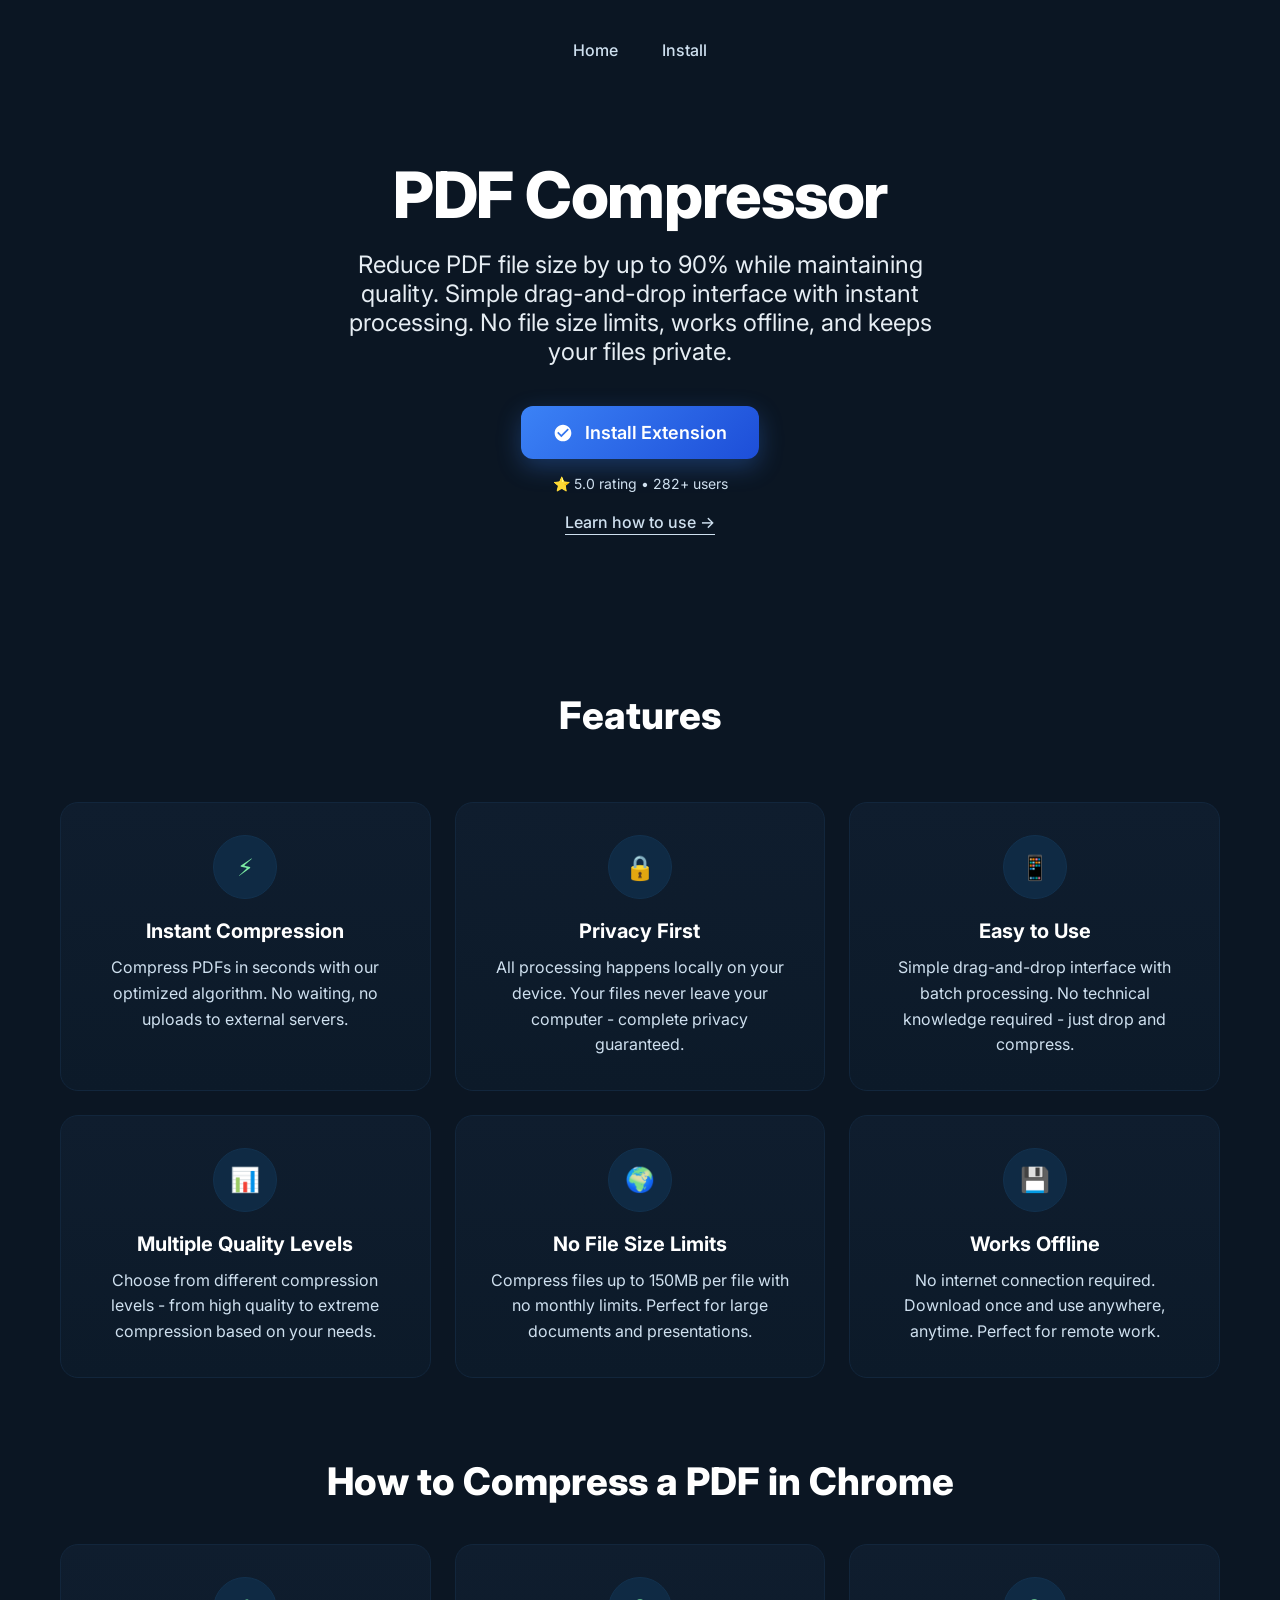
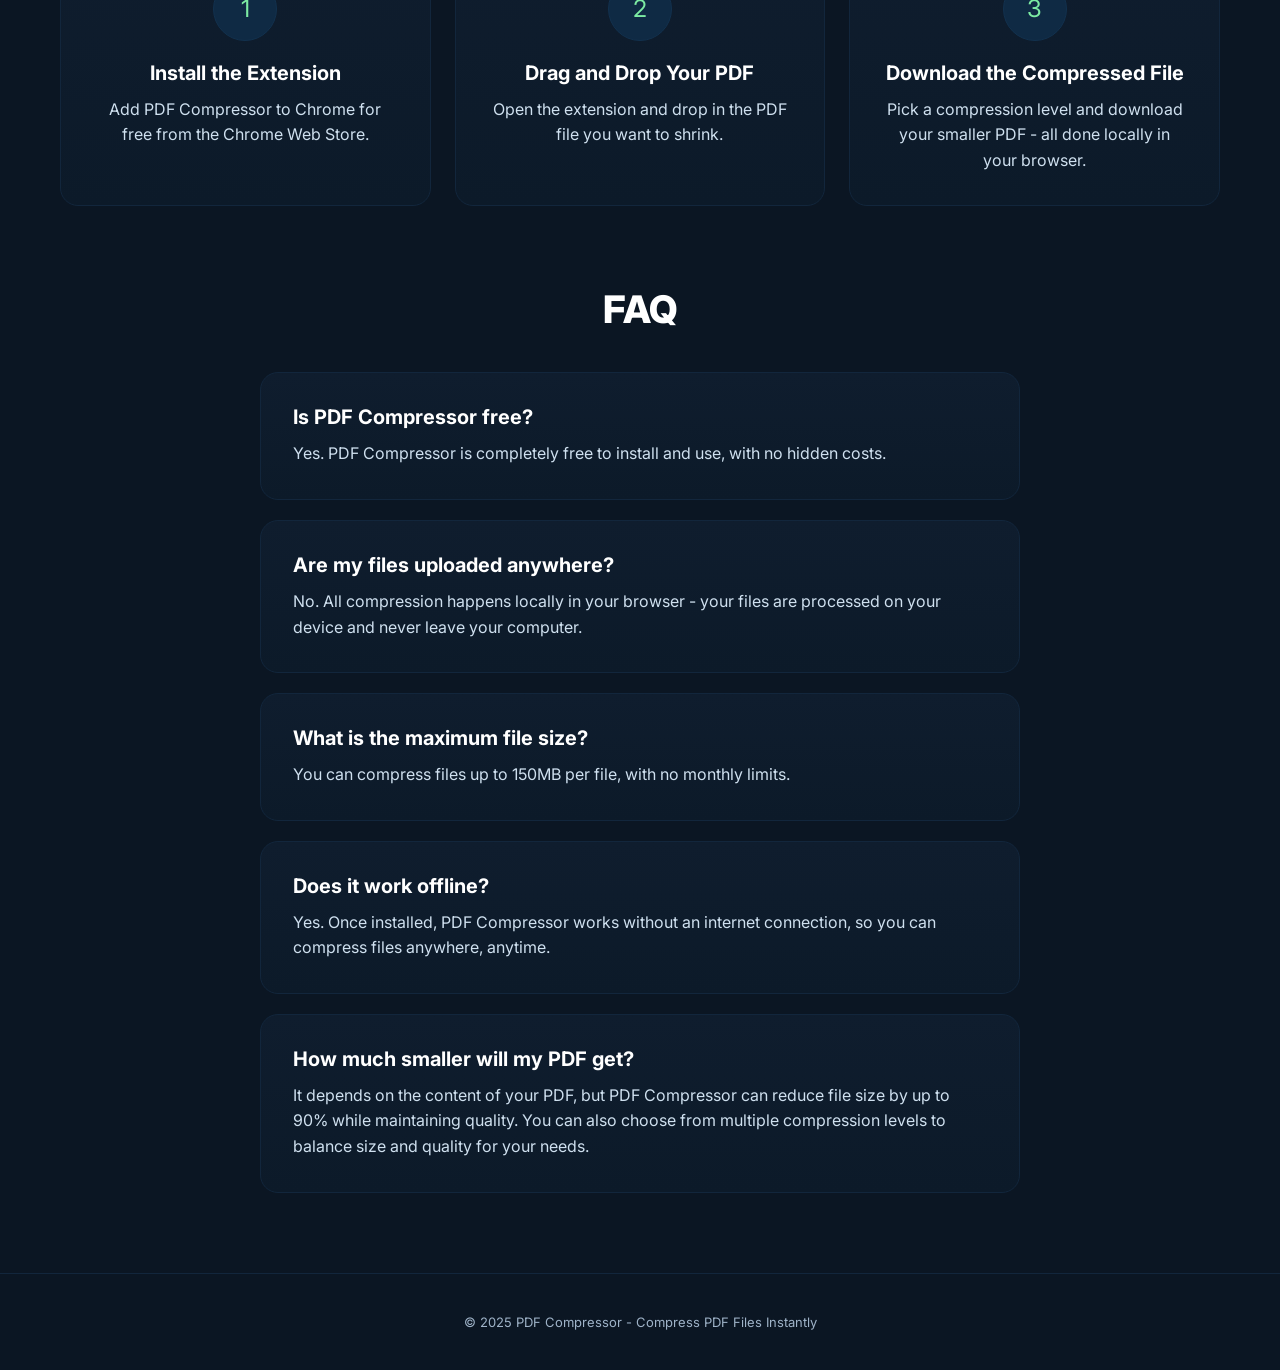
==== index.html @ 2ab81a9a "feat(seo): add H2 Features heading, how-to steps, and FAQ with schema Adds missing H2 above feature " ====
<!DOCTYPE html>
<html lang="en">
<head>
  <meta charset="utf-8" />
  <meta name="viewport" content="width=device-width, initial-scale=1" />
  <title>PDF Compressor - Compress PDF Files Instantly</title>
  <meta name="description" content="Compress PDF files instantly with our free Chrome extension. Reduce file size while maintaining quality. No file size limits, works offline." />
  <link rel="canonical" href="https://compressor-pdf.com/" />

  <!-- Open Graph -->
  <meta property="og:type" content="website" />
  <meta property="og:url" content="https://compressor-pdf.com/" />
  <meta property="og:site_name" content="PDF Compressor" />
  <meta property="og:title" content="PDF Compressor - Compress PDF Files Instantly" />
  <meta property="og:description" content="Compress PDF files instantly with our free Chrome extension. Reduce file size while maintaining quality. No file size limits, works offline." />
  <meta property="og:image" content="https://compressor-pdf.com/Landing_Screen_1_PDF%20Compressor.png" />

  <!-- Twitter Card -->
  <meta name="twitter:card" content="summary_large_image" />
  <meta name="twitter:title" content="PDF Compressor - Compress PDF Files Instantly" />
  <meta name="twitter:description" content="Compress PDF files instantly with our free Chrome extension. Reduce file size while maintaining quality. No file size limits, works offline." />
  <meta name="twitter:image" content="https://compressor-pdf.com/Landing_Screen_1_PDF%20Compressor.png" />

  <!-- Structured data -->
  <script type="application/ld+json">
  {
    "@context": "https://schema.org",
    "@type": "SoftwareApplication",
    "name": "PDF Compressor",
    "applicationCategory": "BrowserApplication",
    "operatingSystem": "Chrome",
    "url": "https://compressor-pdf.com/",
    "description": "Compress PDF files instantly with our free Chrome extension. Reduce file size while maintaining quality. No file size limits, works offline.",
    "offers": {
      "@type": "Offer",
      "price": "0",
      "priceCurrency": "USD"
    },
    "installUrl": "https://chromewebstore.google.com/detail/pdf-compressor/pmkddnlhkeffkiomeijcancokeichgei"
  }
  </script>

  <!-- Google Tag Manager -->
  <script>(function(w,d,s,l,i){w[l]=w[l]||[];w[l].push({'gtm.start':
  new Date().getTime(),event:'gtm.js'});var f=d.getElementsByTagName(s)[0],
  j=d.createElement(s),dl=l!='dataLayer'?'&l='+l:'';j.async=true;j.src=
  'https://www.googletagmanager.com/gtm.js?id='+i+dl;f.parentNode.insertBefore(j,f);
  })(window,document,'script','dataLayer','GTM-55DXLQH4');</script>
  <!-- End Google Tag Manager -->

  <!-- Umami code -->
  <script defer src="https://cloud.umami.is/script.js" data-website-id="24f5e6fe-3038-49a9-a50f-7dc1986f6224"></script>
  
  <!-- Favicons -->
  <link rel="icon" type="image/png" href="/favicon-96x96.png" sizes="96x96" />
  <link rel="icon" type="image/svg+xml" href="/favicon.svg" />
  <link rel="shortcut icon" href="/favicon.ico" />
  <link rel="apple-touch-icon" sizes="180x180" href="/apple-touch-icon.png" />
  <link rel="manifest" href="/site.webmanifest" />
  
  <!-- Typography -->
  <link rel="preconnect" href="https://fonts.googleapis.com">
  <link rel="preconnect" href="https://fonts.gstatic.com" crossorigin>
  <link href="https://fonts.googleapis.com/css2?family=Inter:wght@400;600;700;800&display=swap" rel="stylesheet">

  <style>
    :root{
      --brand:#0A1625;
      --body:#0b1623;
      --card-bg:#0f1d2e;
      --card-bg-2:#0c1a29;
      --card-border:#12263c;
      --text-hero:#e6edf3;
      --text-muted:#cfe0ef;
      --muted:#9fb3c8;
      --radius:18px;
      --shadow:0 24px 60px rgba(0,0,0,.35), 0 3px 10px rgba(0,0,0,.25);
    }

    *{box-sizing:border-box}
    html,body{height:100%}
    body{
      margin:0;
      font-family: Inter, system-ui, -apple-system, "Segoe UI", Roboto, Helvetica, Arial, sans-serif;
      background: var(--body);
      color:#dbe7f3;
    }

    .wrap{
      max-width: 1200px;
      margin: 0 auto;
      padding: 0 20px;
    }

    .hero{
      text-align: center;
      padding: 60px 0 80px;
    }

    .hero h1{
      font-size: clamp(36px, 6vw, 64px);
      line-height:1.1; letter-spacing:-.02em;
      margin:0 0 20px; font-weight: 800; color:#fff;
      text-wrap: balance;
    }

    .hero p{
      font-size: clamp(18px, 2.5vw, 24px);
      color: var(--text-hero);
      margin: 0 0 40px;
      max-width: 600px;
      margin-left: auto;
      margin-right: auto;
    }

    .cta-button{
      display: inline-flex;
      align-items: center;
      gap: 12px;
      background: linear-gradient(135deg, #3b82f6, #1d4ed8);
      color: white;
      text-decoration: none;
      padding: 16px 32px;
      border-radius: 12px;
      font-weight: 600;
      font-size: 18px;
      box-shadow: 0 8px 25px rgba(59, 130, 246, 0.3);
      transition: all 0.2s ease;
    }

    .cta-button:hover{
      transform: translateY(-2px);
      box-shadow: 0 12px 35px rgba(59, 130, 246, 0.4);
    }

    .features{
      display: grid;
      grid-template-columns: repeat(auto-fit, minmax(300px, 1fr));
      gap: 24px;
      margin: 80px 0;
    }

    .feature-card{
      background: linear-gradient(180deg, var(--card-bg), var(--card-bg-2));
      border: 1px solid var(--card-border);
      border-radius: var(--radius);
      padding: 32px;
      text-align: center;
    }

    .feature-icon{
      width: 64px;
      height: 64px;
      background: #0f2a44;
      border: 1px solid #12314e;
      border-radius: 50%;
      display: flex;
      align-items: center;
      justify-content: center;
      margin: 0 auto 20px;
      color: #7ceba3;
      font-size: 24px;
    }

    .feature-card h3{
      font-size: 20px;
      font-weight: 700;
      margin: 0 0 12px;
      color: #fff;
    }

    .feature-card p{
      color: var(--text-muted);
      line-height: 1.6;
      margin: 0;
    }

    .nav{
      text-align: center;
      margin: 40px 0;
    }

    .nav a{
      color: var(--text-muted);
      text-decoration: none;
      margin: 0 20px;
      font-weight: 500;
      transition: color 0.2s ease;
    }

    .nav a:hover{
      color: #fff;
    }

    footer{
      color: var(--muted);
      text-align:center;
      font-size: 13px;
      padding: 40px 16px;
      border-top: 1px solid var(--card-border);
      margin-top: 80px;
    }
  </style>
</head>
<body>
  <!-- Google Tag Manager (noscript) -->
  <noscript><iframe src="https://www.googletagmanager.com/ns.html?id=GTM-55DXLQH4"
  height="0" width="0" style="display:none;visibility:hidden"></iframe></noscript>
  <!-- End Google Tag Manager (noscript) -->

  <main class="wrap">
    <nav class="nav">
      <a href="/">Home</a>
      <a href="/install/">Install</a>
    </nav>

    <section class="hero">
      <h1>PDF Compressor</h1>
      <p>Reduce PDF file size by up to 90% while maintaining quality. Simple drag-and-drop interface with instant processing. No file size limits, works offline, and keeps your files private.</p>
      <a href="https://chromewebstore.google.com/detail/pdf-compressor/pmkddnlhkeffkiomeijcancokeichgei" class="cta-button" target="_blank" rel="noopener">
        <svg width="20" height="20" viewBox="0 0 24 24" fill="currentColor">
          <path d="M12 2C6.48 2 2 6.48 2 12s4.48 10 10 10 10-4.48 10-10S17.52 2 12 2zm-2 15l-5-5 1.41-1.41L10 14.17l7.59-7.59L19 8l-9 9z"/>
        </svg>
        Install Extension
      </a>
      <div style="margin-top: 16px; color: var(--text-muted); font-size: 14px;">
        ⭐ 5.0 rating • 282+ users
      </div>
      <div style="margin-top: 20px;">
        <a href="/install/" style="color: var(--text-muted); text-decoration: none; font-weight: 500; border-bottom: 1px solid var(--text-muted); padding-bottom: 2px;">
          Learn how to use → 
        </a>
      </div>
    </section>

    <section class="features">
      <h2 style="text-align:center; font-size:clamp(28px,4vw,38px); font-weight:800; color:#fff; margin:0 0 40px; grid-column:1/-1;">Features</h2>
      <div class="feature-card">
        <div class="feature-icon">⚡</div>
        <h3>Instant Compression</h3>
        <p>Compress PDFs in seconds with our optimized algorithm. No waiting, no uploads to external servers.</p>
      </div>

      <div class="feature-card">
        <div class="feature-icon">🔒</div>
        <h3>Privacy First</h3>
        <p>All processing happens locally on your device. Your files never leave your computer - complete privacy guaranteed.</p>
      </div>

      <div class="feature-card">
        <div class="feature-icon">📱</div>
        <h3>Easy to Use</h3>
        <p>Simple drag-and-drop interface with batch processing. No technical knowledge required - just drop and compress.</p>
      </div>

      <div class="feature-card">
        <div class="feature-icon">📊</div>
        <h3>Multiple Quality Levels</h3>
        <p>Choose from different compression levels - from high quality to extreme compression based on your needs.</p>
      </div>

      <div class="feature-card">
        <div class="feature-icon">🌍</div>
        <h3>No File Size Limits</h3>
        <p>Compress files up to 150MB per file with no monthly limits. Perfect for large documents and presentations.</p>
      </div>

      <div class="feature-card">
        <div class="feature-icon">💾</div>
        <h3>Works Offline</h3>
        <p>No internet connection required. Download once and use anywhere, anytime. Perfect for remote work.</p>
      </div>
    </section>

    <section class="how-to" style="margin:80px 0;">
      <h2 style="text-align:center; font-size:clamp(28px,4vw,38px); font-weight:800; color:#fff; margin:0 0 40px;">How to Compress a PDF in Chrome</h2>
      <div class="features" style="margin:0; grid-template-columns:repeat(auto-fit, minmax(240px, 1fr));">
        <div class="feature-card">
          <div class="feature-icon">1</div>
          <h3>Install the Extension</h3>
          <p>Add PDF Compressor to Chrome for free from the Chrome Web Store.</p>
        </div>
        <div class="feature-card">
          <div class="feature-icon">2</div>
          <h3>Drag and Drop Your PDF</h3>
          <p>Open the extension and drop in the PDF file you want to shrink.</p>
        </div>
        <div class="feature-card">
          <div class="feature-icon">3</div>
          <h3>Download the Compressed File</h3>
          <p>Pick a compression level and download your smaller PDF - all done locally in your browser.</p>
        </div>
      </div>
    </section>

    <section class="faq" style="margin:80px 0;">
      <h2 style="text-align:center; font-size:clamp(28px,4vw,38px); font-weight:800; color:#fff; margin:0 0 40px;">FAQ</h2>
      <div style="max-width:760px; margin:0 auto; display:flex; flex-direction:column; gap:20px;">
        <div class="feature-card" style="text-align:left;">
          <h3>Is PDF Compressor free?</h3>
          <p>Yes. PDF Compressor is completely free to install and use, with no hidden costs.</p>
        </div>
        <div class="feature-card" style="text-align:left;">
          <h3>Are my files uploaded anywhere?</h3>
          <p>No. All compression happens locally in your browser - your files are processed on your device and never leave your computer.</p>
        </div>
        <div class="feature-card" style="text-align:left;">
          <h3>What is the maximum file size?</h3>
          <p>You can compress files up to 150MB per file, with no monthly limits.</p>
        </div>
        <div class="feature-card" style="text-align:left;">
          <h3>Does it work offline?</h3>
          <p>Yes. Once installed, PDF Compressor works without an internet connection, so you can compress files anywhere, anytime.</p>
        </div>
        <div class="feature-card" style="text-align:left;">
          <h3>How much smaller will my PDF get?</h3>
          <p>It depends on the content of your PDF, but PDF Compressor can reduce file size by up to 90% while maintaining quality. You can also choose from multiple compression levels to balance size and quality for your needs.</p>
        </div>
      </div>
    </section>
  </main>

  <!-- FAQPage structured data -->
  <script type="application/ld+json">
  {
    "@context": "https://schema.org",
    "@type": "FAQPage",
    "mainEntity": [
      {
        "@type": "Question",
        "name": "Is PDF Compressor free?",
        "acceptedAnswer": {
          "@type": "Answer",
          "text": "Yes. PDF Compressor is completely free to install and use, with no hidden costs."
        }
      },
      {
        "@type": "Question",
        "name": "Are my files uploaded anywhere?",
        "acceptedAnswer": {
          "@type": "Answer",
          "text": "No. All compression happens locally in your browser - your files are processed on your device and never leave your computer."
        }
      },
      {
        "@type": "Question",
        "name": "What is the maximum file size?",
        "acceptedAnswer": {
          "@type": "Answer",
          "text": "You can compress files up to 150MB per file, with no monthly limits."
        }
      },
      {
        "@type": "Question",
        "name": "Does it work offline?",
        "acceptedAnswer": {
          "@type": "Answer",
          "text": "Yes. Once installed, PDF Compressor works without an internet connection, so you can compress files anywhere, anytime."
        }
      },
      {
        "@type": "Question",
        "name": "How much smaller will my PDF get?",
        "acceptedAnswer": {
          "@type": "Answer",
          "text": "It depends on the content of your PDF, but PDF Compressor can reduce file size by up to 90% while maintaining quality. You can also choose from multiple compression levels to balance size and quality for your needs."
        }
      }
    ]
  }
  </script>

  <footer>© 2025 PDF Compressor - Compress PDF Files Instantly</footer>
</body>
</html>
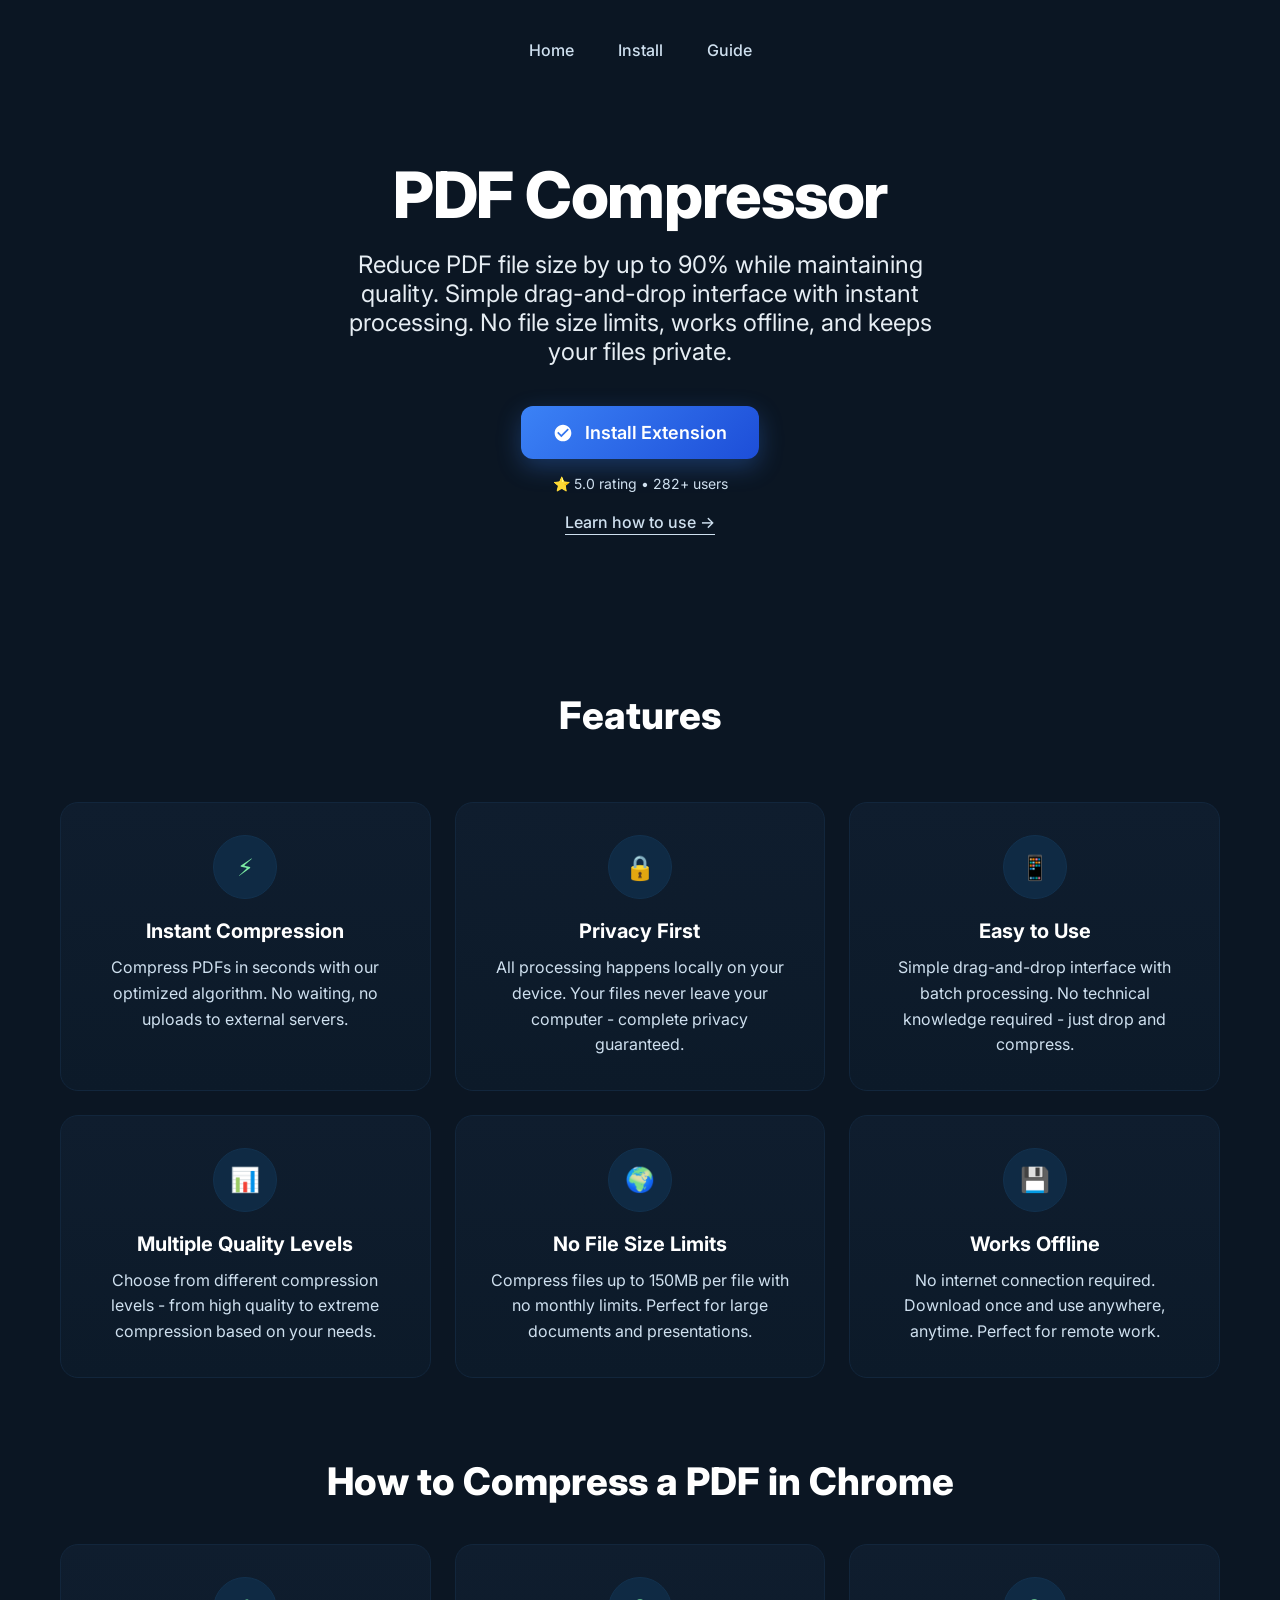
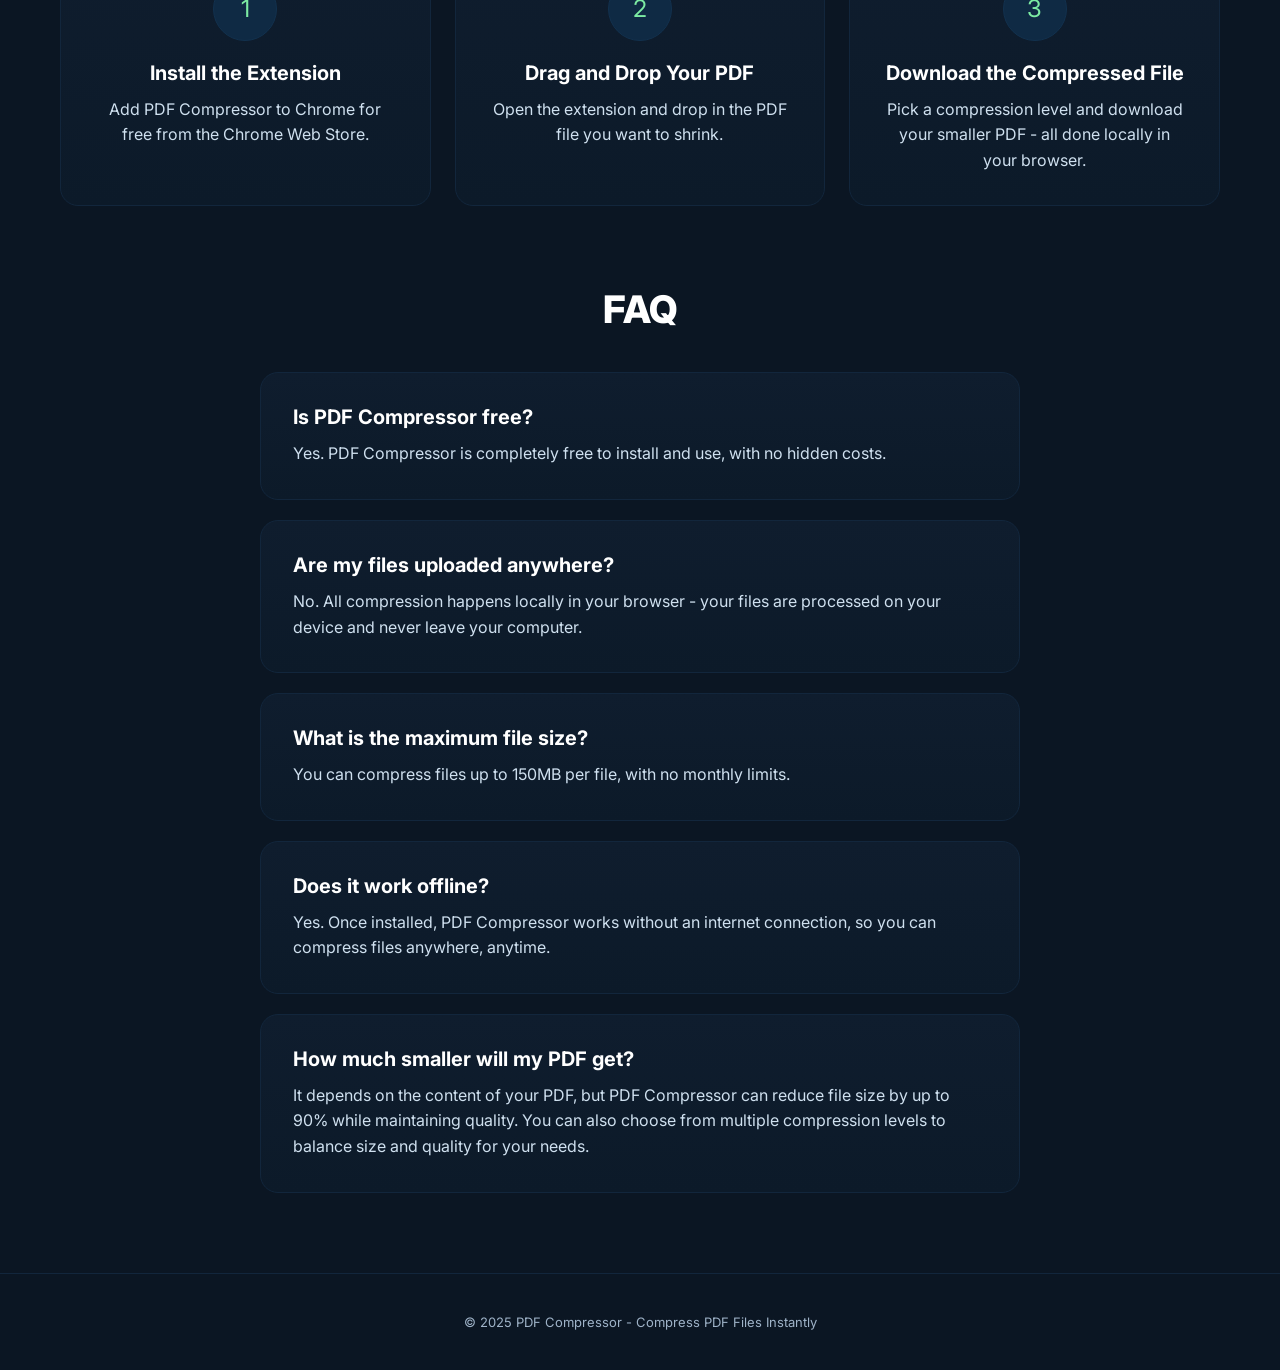
==== commit 71c685f8: "content(pdf-compressor-website): add /guide/ page targeting no-upload/offline keyword cluster New st" ====
--- a/index.html
+++ b/index.html
@@ -212,6 +212,7 @@
     <nav class="nav">
       <a href="/">Home</a>
       <a href="/install/">Install</a>
+      <a href="/guide/">Guide</a>
     </nav>
 
     <section class="hero">
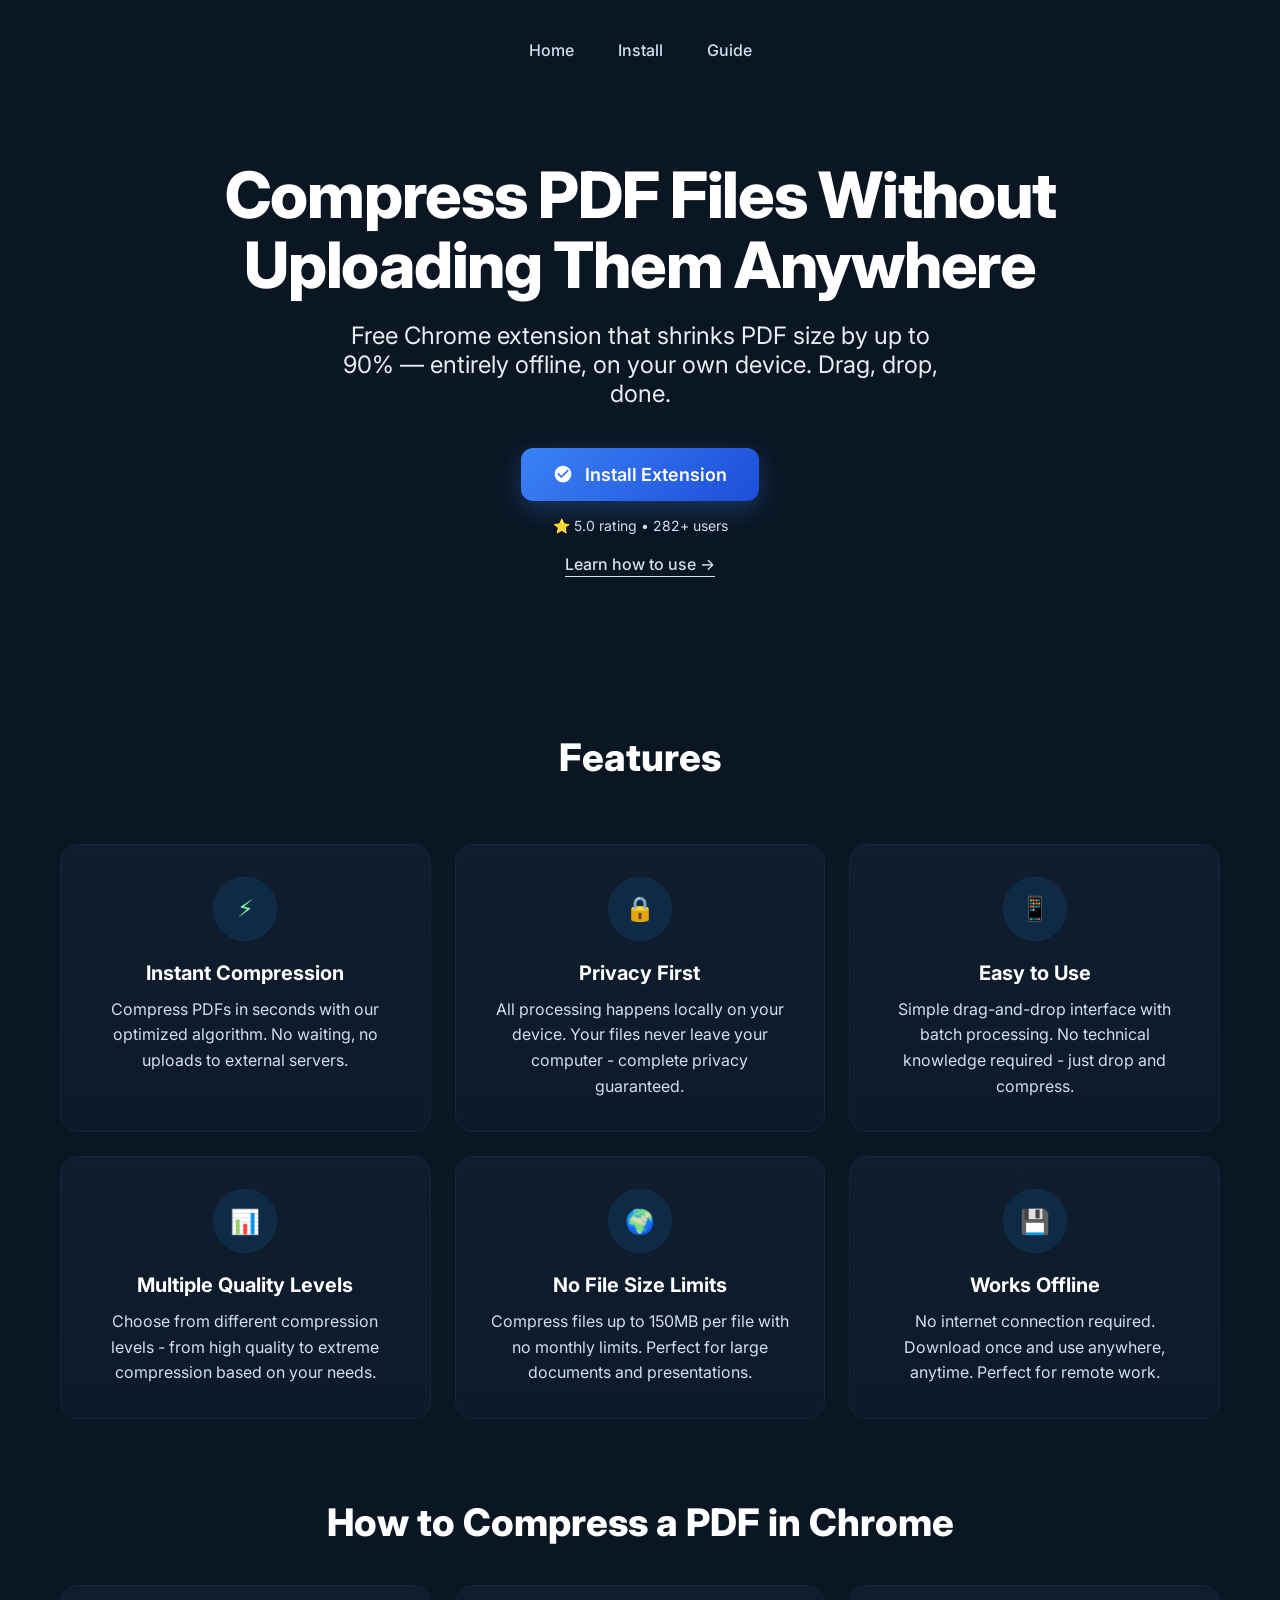
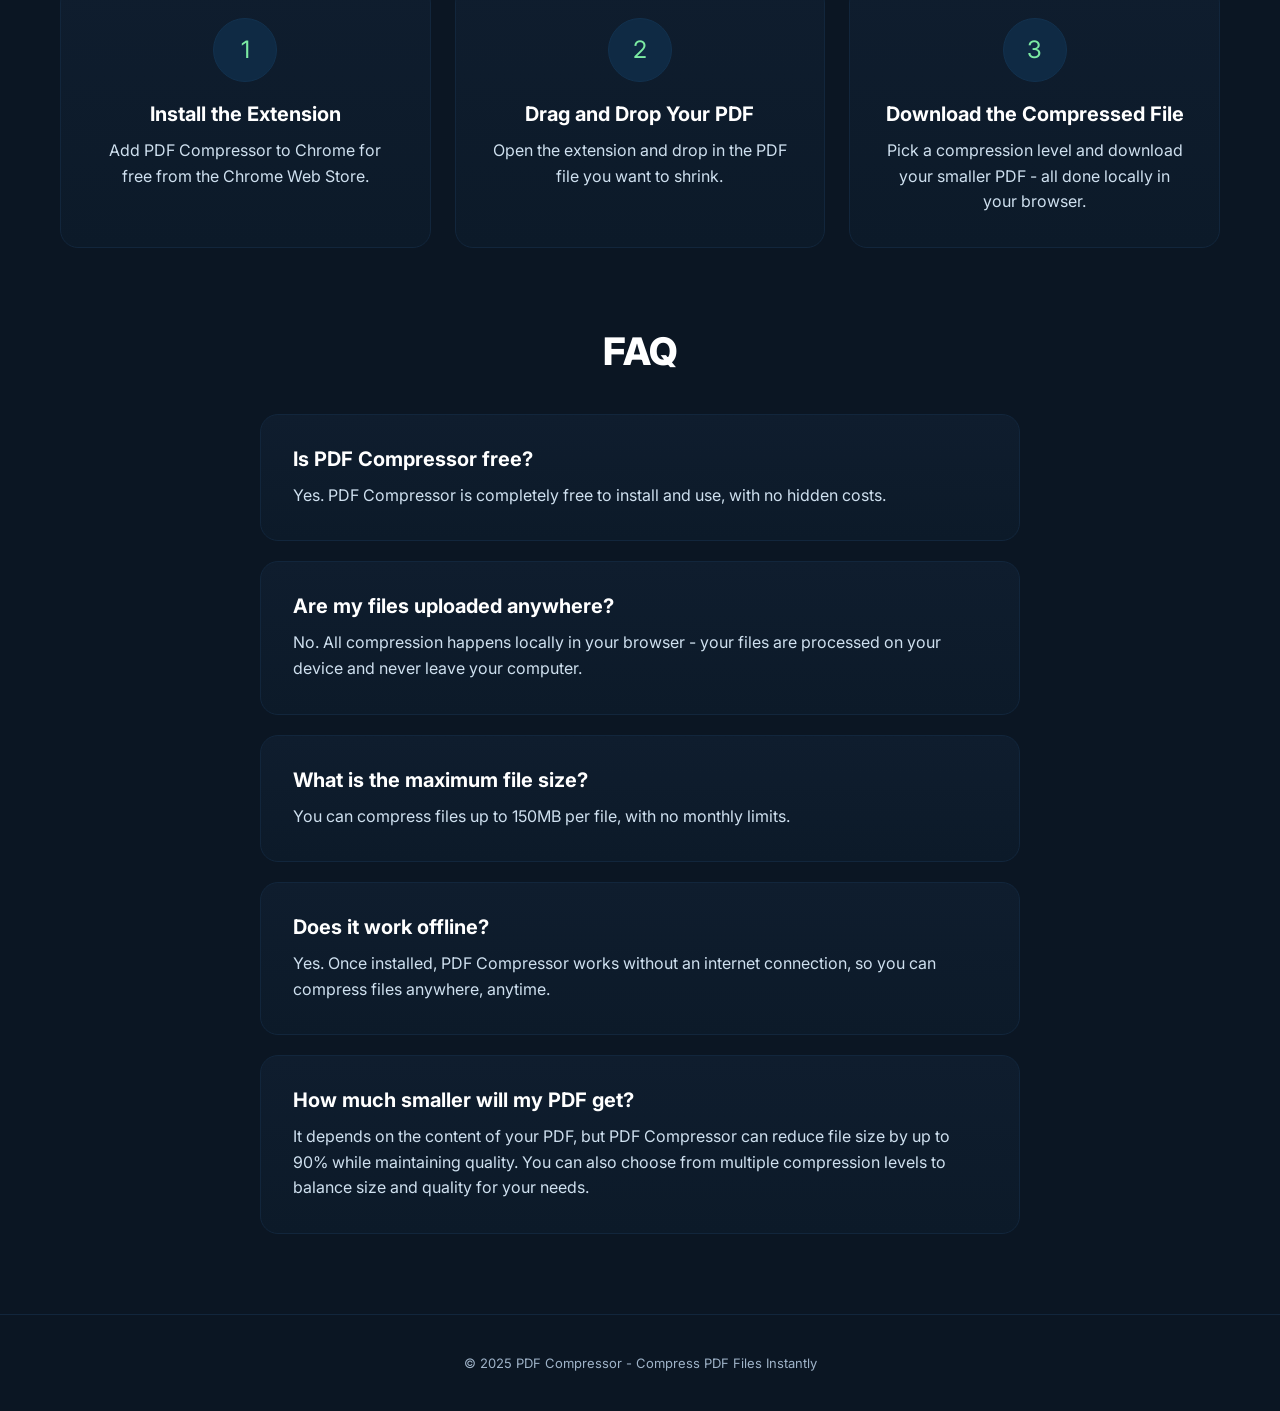
==== commit 16ef7acf: "Apply hero headline/subhead from SEO content brief (no-upload/offline angle)" ====
--- a/index.html
+++ b/index.html
@@ -216,8 +216,8 @@
     </nav>
 
     <section class="hero">
-      <h1>PDF Compressor</h1>
-      <p>Reduce PDF file size by up to 90% while maintaining quality. Simple drag-and-drop interface with instant processing. No file size limits, works offline, and keeps your files private.</p>
+      <h1>Compress PDF Files Without Uploading Them Anywhere</h1>
+      <p>Free Chrome extension that shrinks PDF size by up to 90% — entirely offline, on your own device. Drag, drop, done.</p>
       <a href="https://chromewebstore.google.com/detail/pdf-compressor/pmkddnlhkeffkiomeijcancokeichgei" class="cta-button" target="_blank" rel="noopener">
         <svg width="20" height="20" viewBox="0 0 24 24" fill="currentColor">
           <path d="M12 2C6.48 2 2 6.48 2 12s4.48 10 10 10 10-4.48 10-10S17.52 2 12 2zm-2 15l-5-5 1.41-1.41L10 14.17l7.59-7.59L19 8l-9 9z"/>
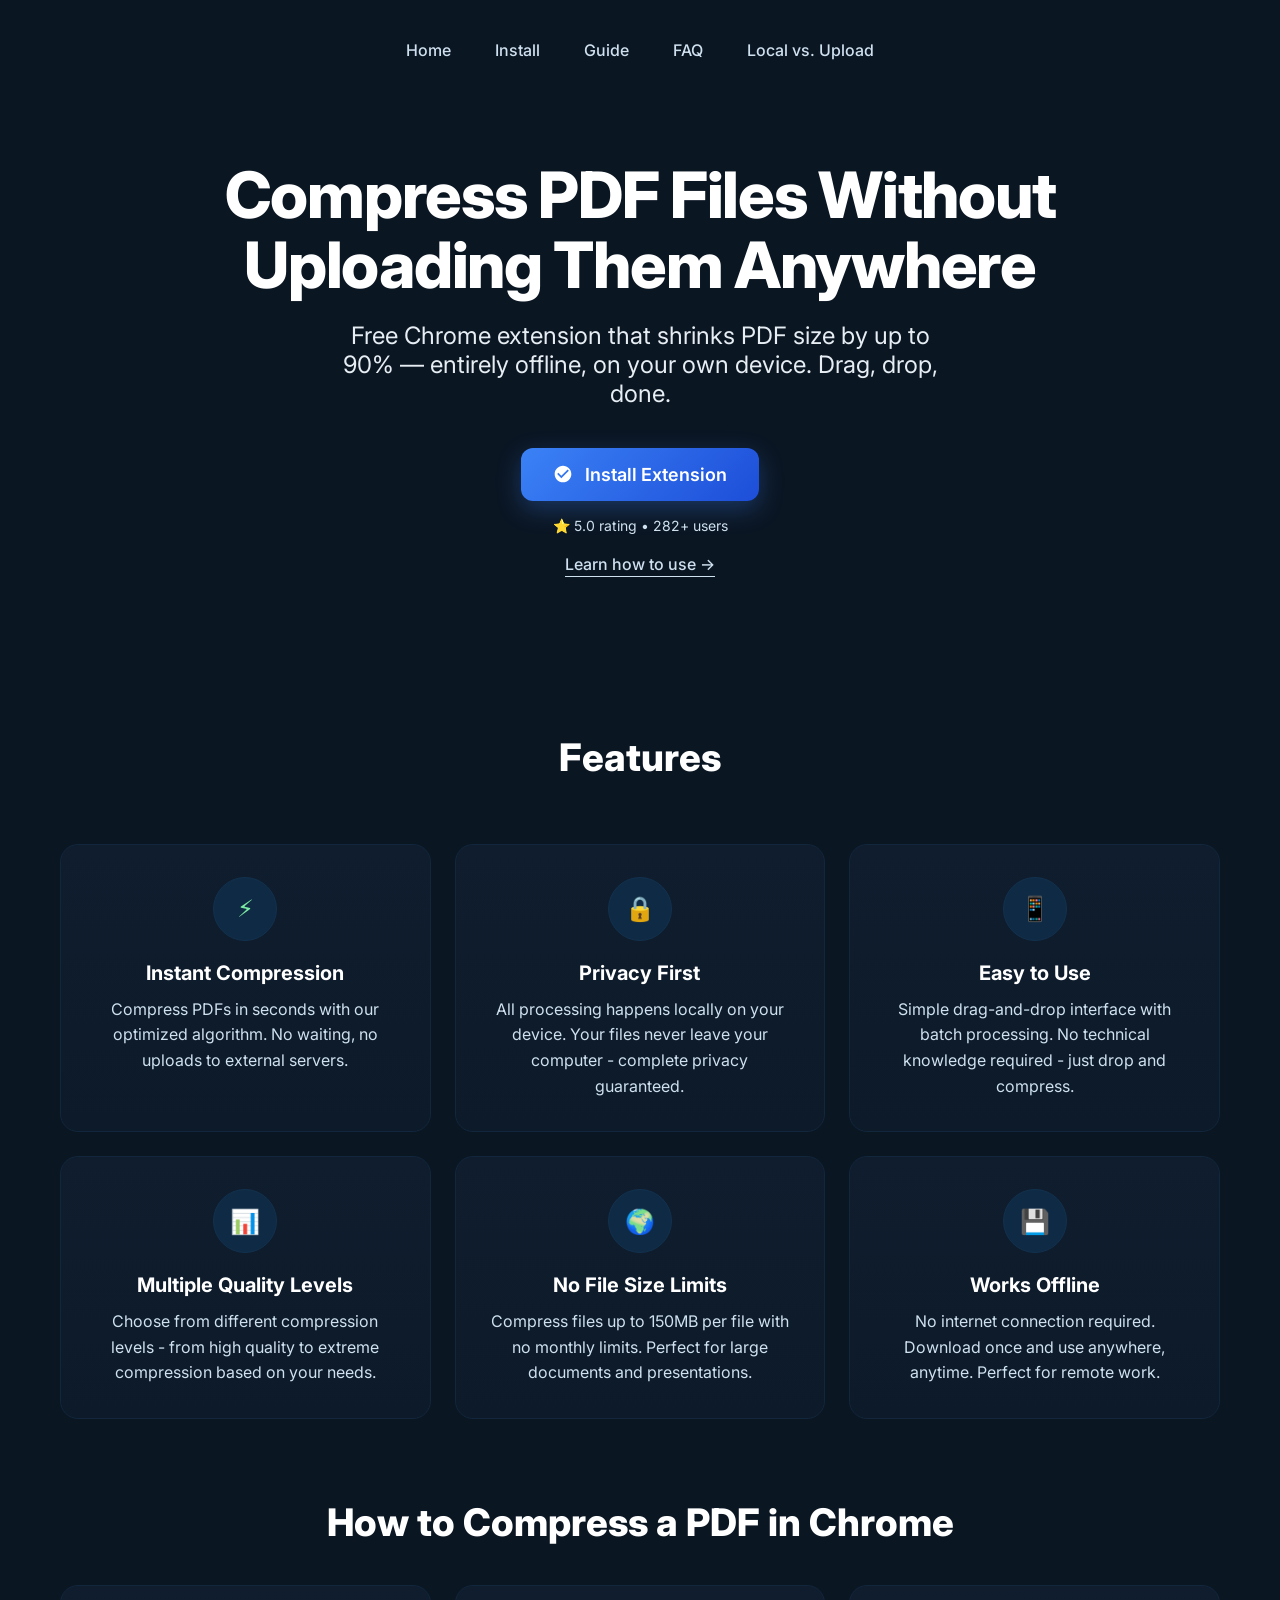
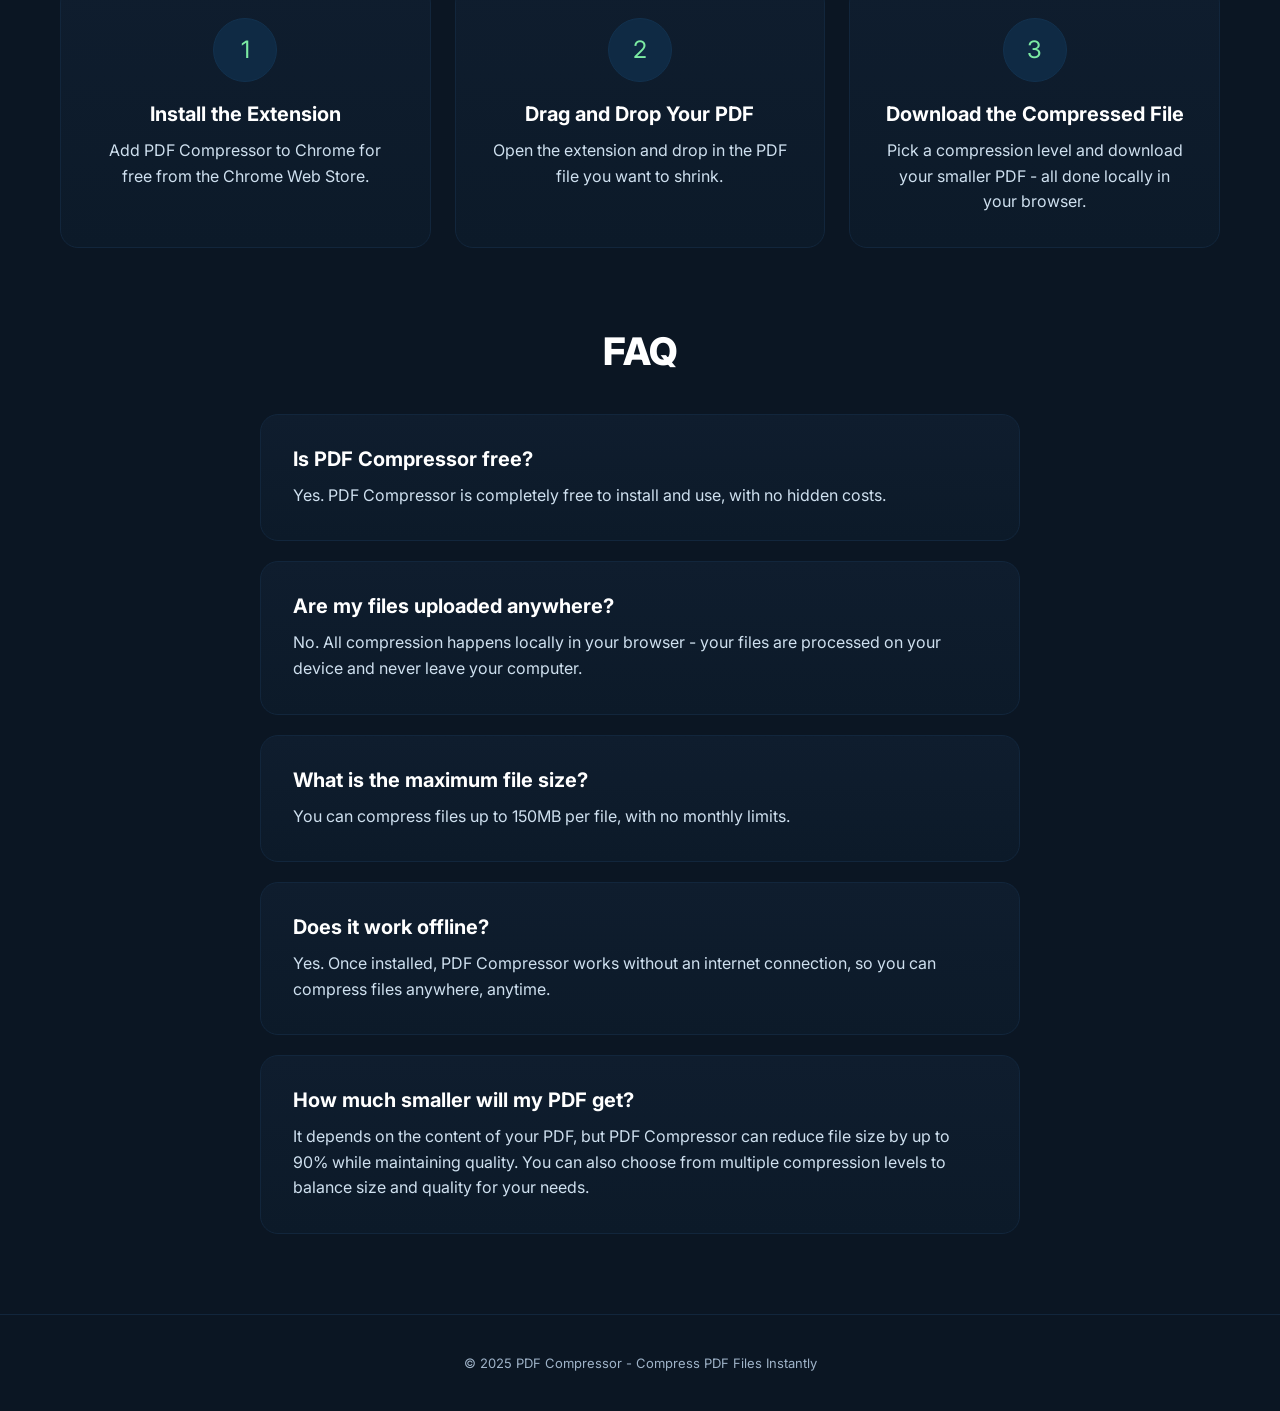
==== commit a5eb170f: "feat(seo): add standalone FAQ and local-vs-upload comparison pages Adds a dedicated, indexable /faq/" ====
--- a/index.html
+++ b/index.html
@@ -213,6 +213,8 @@
       <a href="/">Home</a>
       <a href="/install/">Install</a>
       <a href="/guide/">Guide</a>
+      <a href="/faq/">FAQ</a>
+      <a href="/local-vs-upload/">Local vs. Upload</a>
     </nav>
 
     <section class="hero">
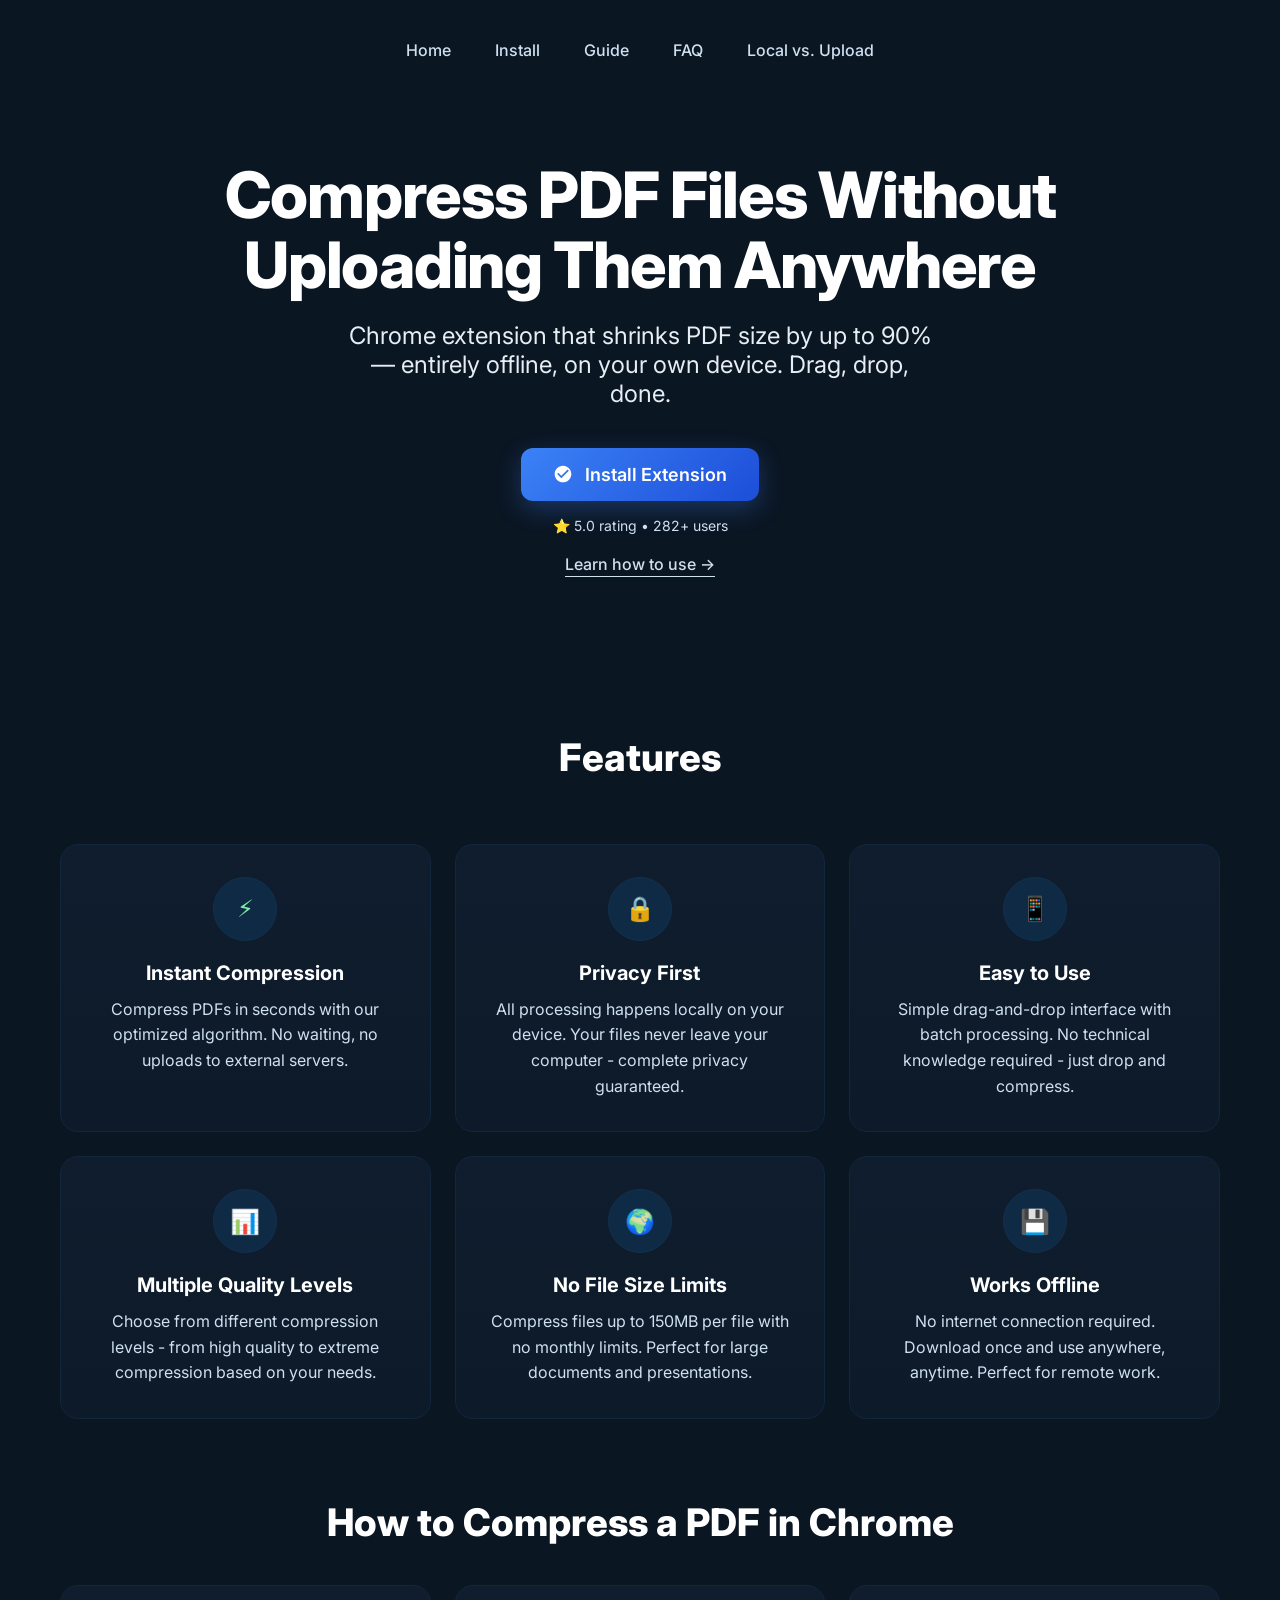
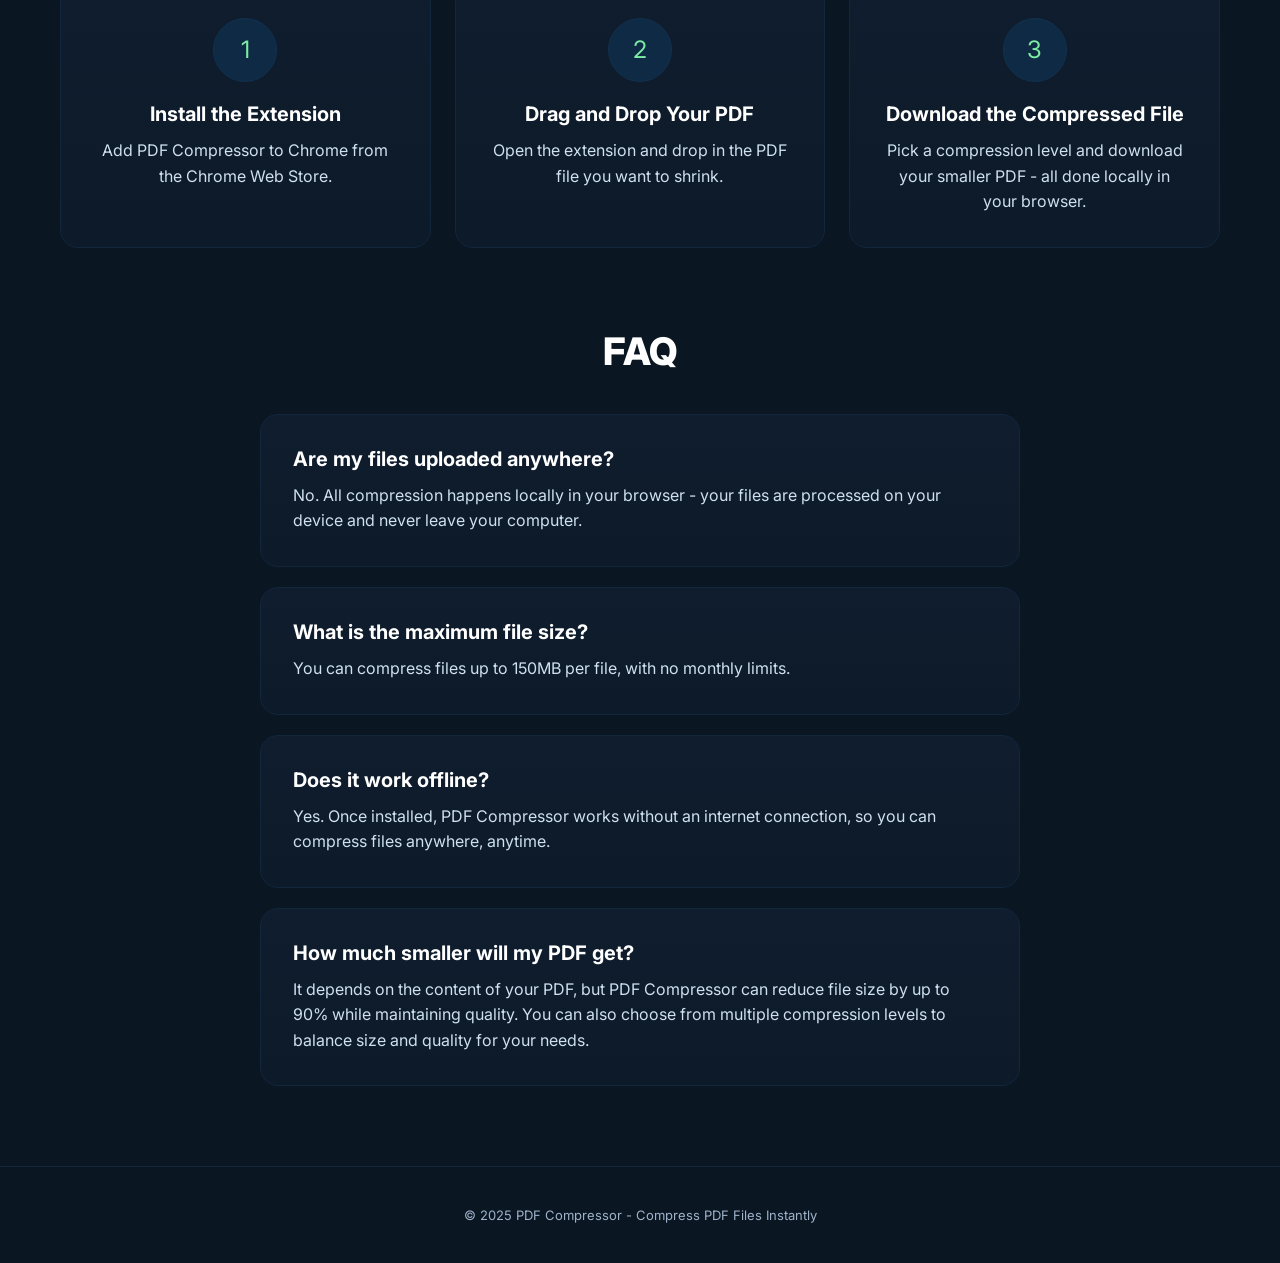
==== commit 34c0af01: "fix: remove all "free" pricing claims about the product (moving to paid) Product is moving from free" ====
--- a/index.html
+++ b/index.html
@@ -4,7 +4,7 @@
   <meta charset="utf-8" />
   <meta name="viewport" content="width=device-width, initial-scale=1" />
   <title>PDF Compressor - Compress PDF Files Instantly</title>
-  <meta name="description" content="Compress PDF files instantly with our free Chrome extension. Reduce file size while maintaining quality. No file size limits, works offline." />
+  <meta name="description" content="Compress PDF files instantly with our Chrome extension. Reduce file size while maintaining quality. No file size limits, works offline." />
   <link rel="canonical" href="https://compressor-pdf.com/" />
 
   <!-- Open Graph -->
@@ -12,13 +12,13 @@
   <meta property="og:url" content="https://compressor-pdf.com/" />
   <meta property="og:site_name" content="PDF Compressor" />
   <meta property="og:title" content="PDF Compressor - Compress PDF Files Instantly" />
-  <meta property="og:description" content="Compress PDF files instantly with our free Chrome extension. Reduce file size while maintaining quality. No file size limits, works offline." />
+  <meta property="og:description" content="Compress PDF files instantly with our Chrome extension. Reduce file size while maintaining quality. No file size limits, works offline." />
   <meta property="og:image" content="https://compressor-pdf.com/Landing_Screen_1_PDF%20Compressor.png" />
 
   <!-- Twitter Card -->
   <meta name="twitter:card" content="summary_large_image" />
   <meta name="twitter:title" content="PDF Compressor - Compress PDF Files Instantly" />
-  <meta name="twitter:description" content="Compress PDF files instantly with our free Chrome extension. Reduce file size while maintaining quality. No file size limits, works offline." />
+  <meta name="twitter:description" content="Compress PDF files instantly with our Chrome extension. Reduce file size while maintaining quality. No file size limits, works offline." />
   <meta name="twitter:image" content="https://compressor-pdf.com/Landing_Screen_1_PDF%20Compressor.png" />
 
   <!-- Structured data -->
@@ -30,12 +30,7 @@
     "applicationCategory": "BrowserApplication",
     "operatingSystem": "Chrome",
     "url": "https://compressor-pdf.com/",
-    "description": "Compress PDF files instantly with our free Chrome extension. Reduce file size while maintaining quality. No file size limits, works offline.",
-    "offers": {
-      "@type": "Offer",
-      "price": "0",
-      "priceCurrency": "USD"
-    },
+    "description": "Compress PDF files instantly with our Chrome extension. Reduce file size while maintaining quality. No file size limits, works offline.",
     "installUrl": "https://chromewebstore.google.com/detail/pdf-compressor/pmkddnlhkeffkiomeijcancokeichgei"
   }
   </script>
@@ -219,7 +214,7 @@
 
     <section class="hero">
       <h1>Compress PDF Files Without Uploading Them Anywhere</h1>
-      <p>Free Chrome extension that shrinks PDF size by up to 90% — entirely offline, on your own device. Drag, drop, done.</p>
+      <p>Chrome extension that shrinks PDF size by up to 90% — entirely offline, on your own device. Drag, drop, done.</p>
       <a href="https://chromewebstore.google.com/detail/pdf-compressor/pmkddnlhkeffkiomeijcancokeichgei" class="cta-button" target="_blank" rel="noopener">
         <svg width="20" height="20" viewBox="0 0 24 24" fill="currentColor">
           <path d="M12 2C6.48 2 2 6.48 2 12s4.48 10 10 10 10-4.48 10-10S17.52 2 12 2zm-2 15l-5-5 1.41-1.41L10 14.17l7.59-7.59L19 8l-9 9z"/>
@@ -281,7 +276,7 @@
         <div class="feature-card">
           <div class="feature-icon">1</div>
           <h3>Install the Extension</h3>
-          <p>Add PDF Compressor to Chrome for free from the Chrome Web Store.</p>
+          <p>Add PDF Compressor to Chrome from the Chrome Web Store.</p>
         </div>
         <div class="feature-card">
           <div class="feature-icon">2</div>
@@ -299,10 +294,6 @@
     <section class="faq" style="margin:80px 0;">
       <h2 style="text-align:center; font-size:clamp(28px,4vw,38px); font-weight:800; color:#fff; margin:0 0 40px;">FAQ</h2>
       <div style="max-width:760px; margin:0 auto; display:flex; flex-direction:column; gap:20px;">
-        <div class="feature-card" style="text-align:left;">
-          <h3>Is PDF Compressor free?</h3>
-          <p>Yes. PDF Compressor is completely free to install and use, with no hidden costs.</p>
-        </div>
         <div class="feature-card" style="text-align:left;">
           <h3>Are my files uploaded anywhere?</h3>
           <p>No. All compression happens locally in your browser - your files are processed on your device and never leave your computer.</p>
@@ -329,14 +320,6 @@
     "@context": "https://schema.org",
     "@type": "FAQPage",
     "mainEntity": [
-      {
-        "@type": "Question",
-        "name": "Is PDF Compressor free?",
-        "acceptedAnswer": {
-          "@type": "Answer",
-          "text": "Yes. PDF Compressor is completely free to install and use, with no hidden costs."
-        }
-      },
       {
         "@type": "Question",
         "name": "Are my files uploaded anywhere?",
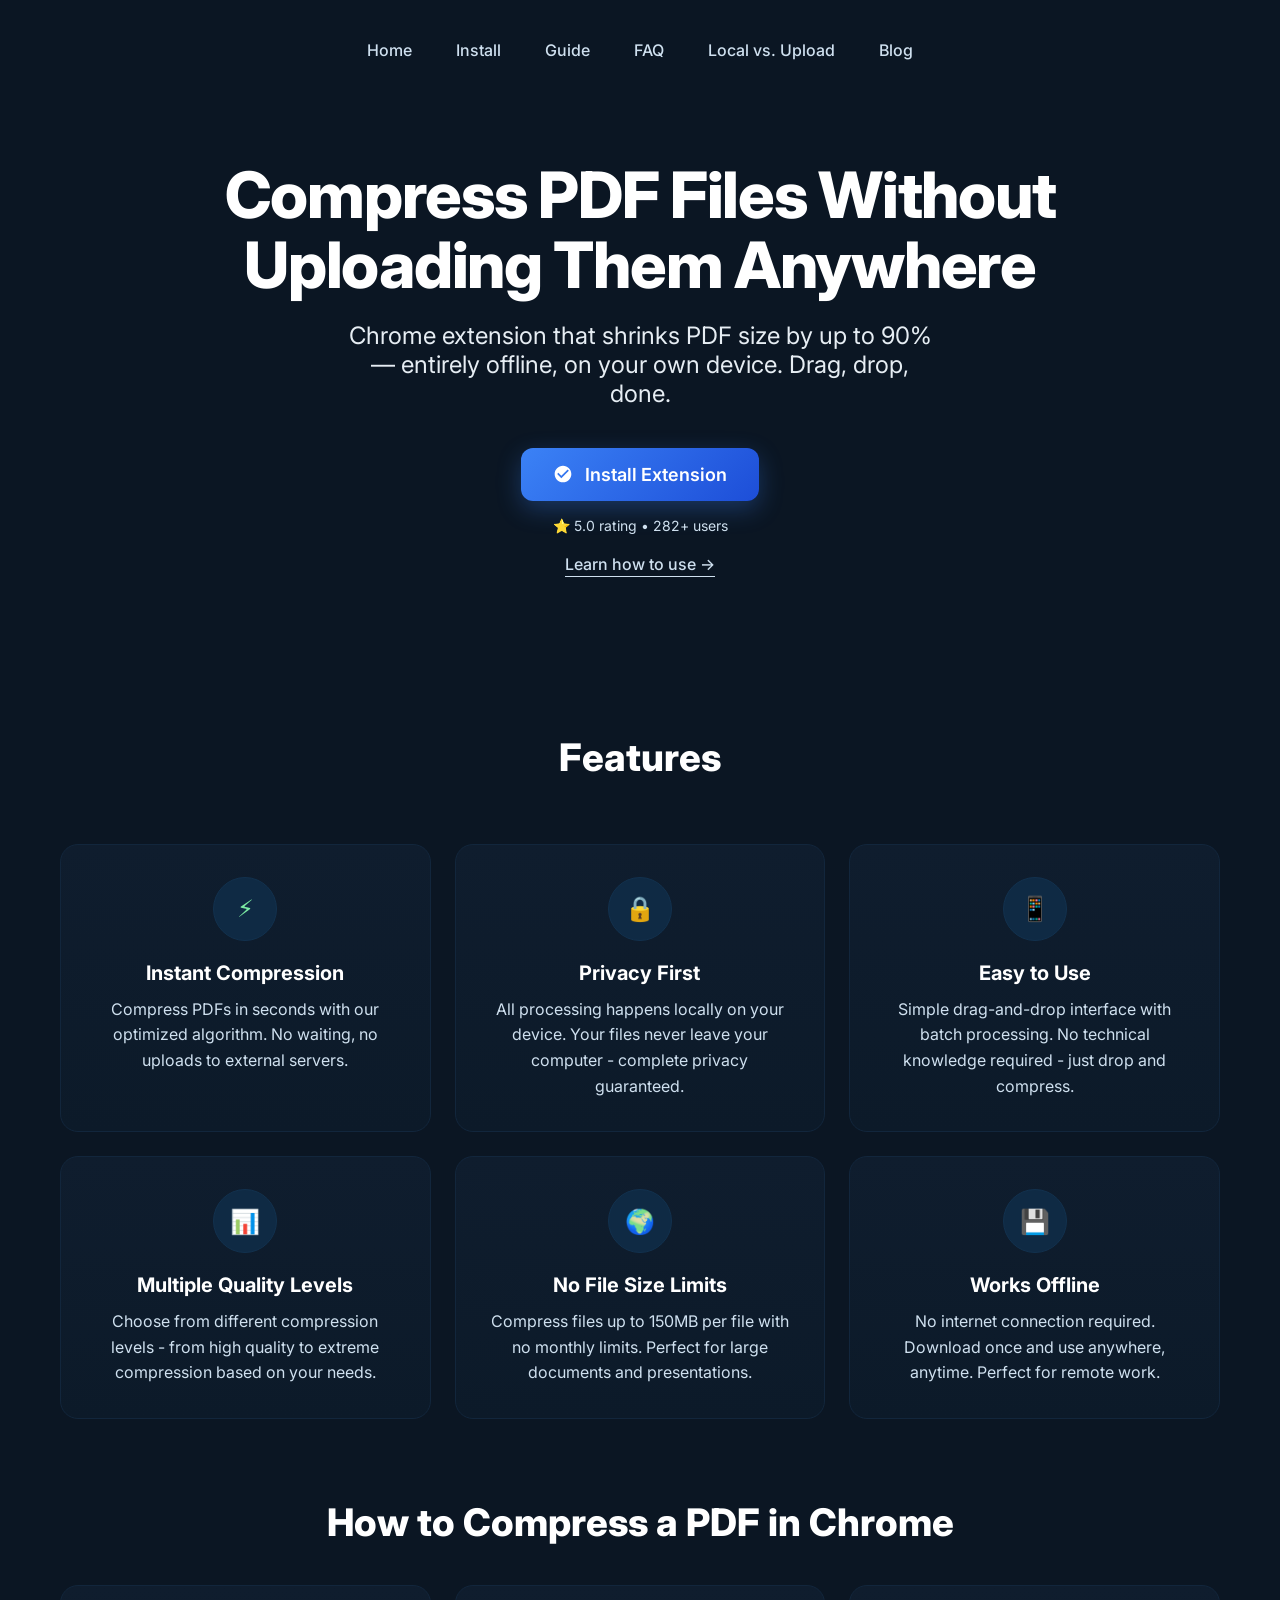
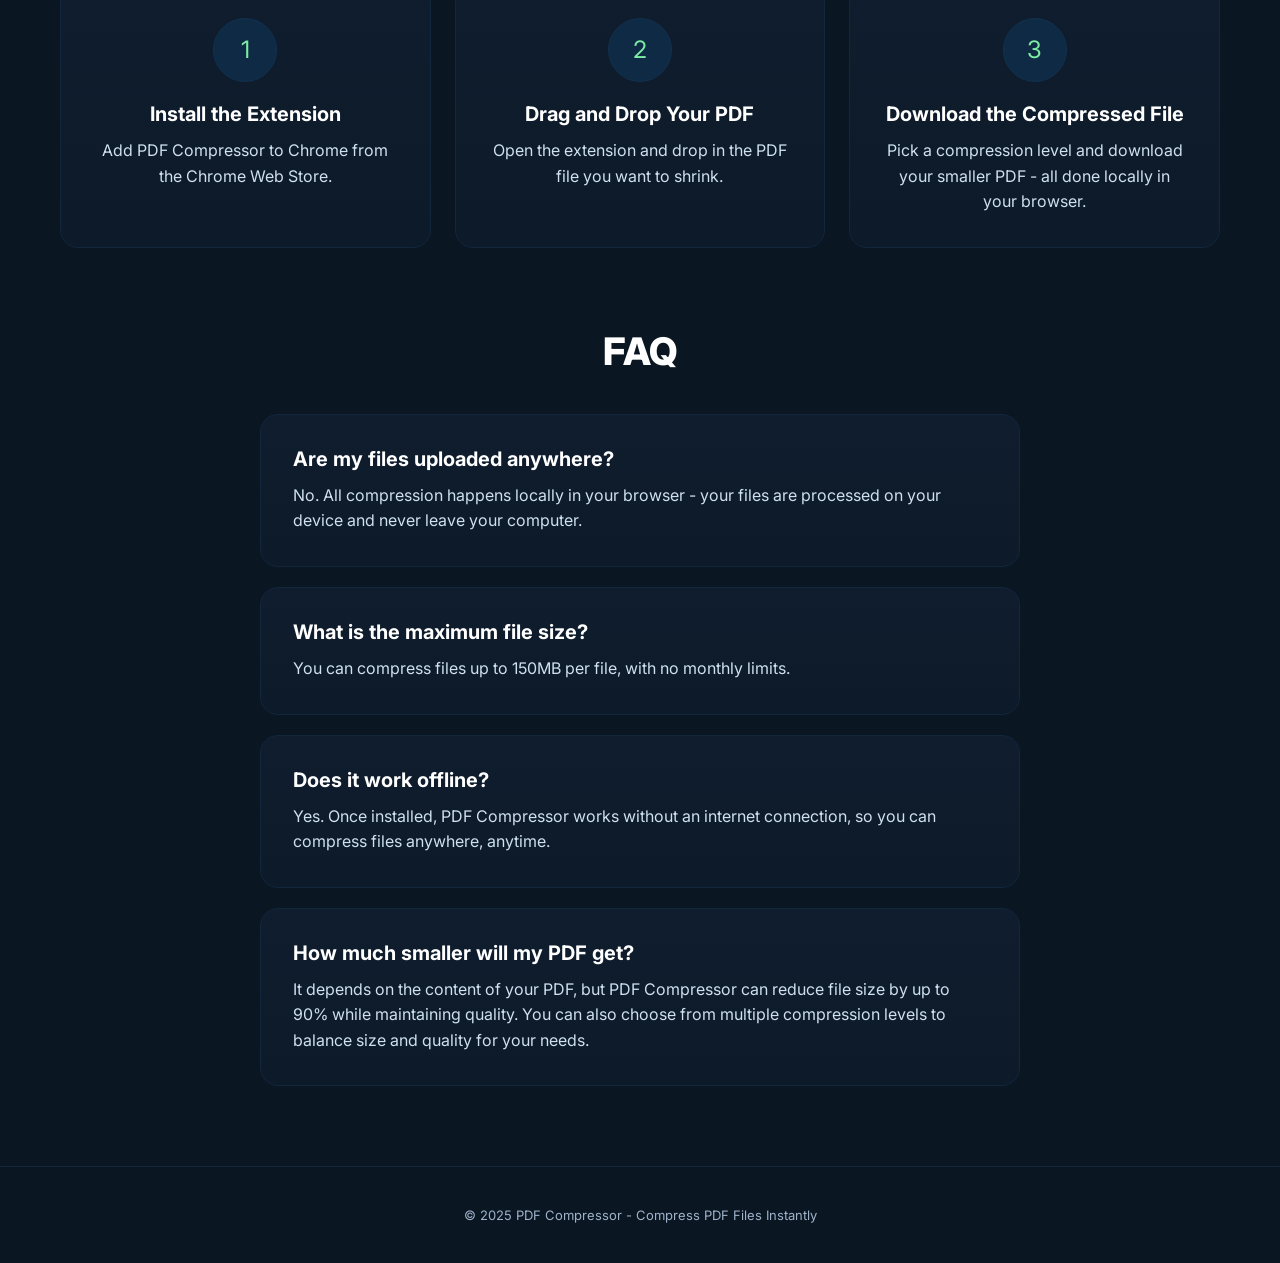
==== commit db3dc9b8: "content(blog): add /blog/ section with 3 SEO articles and index Adds three blog posts grounded in SE" ====
--- a/index.html
+++ b/index.html
@@ -210,6 +210,7 @@
       <a href="/guide/">Guide</a>
       <a href="/faq/">FAQ</a>
       <a href="/local-vs-upload/">Local vs. Upload</a>
+      <a href="/blog/">Blog</a>
     </nav>
 
     <section class="hero">
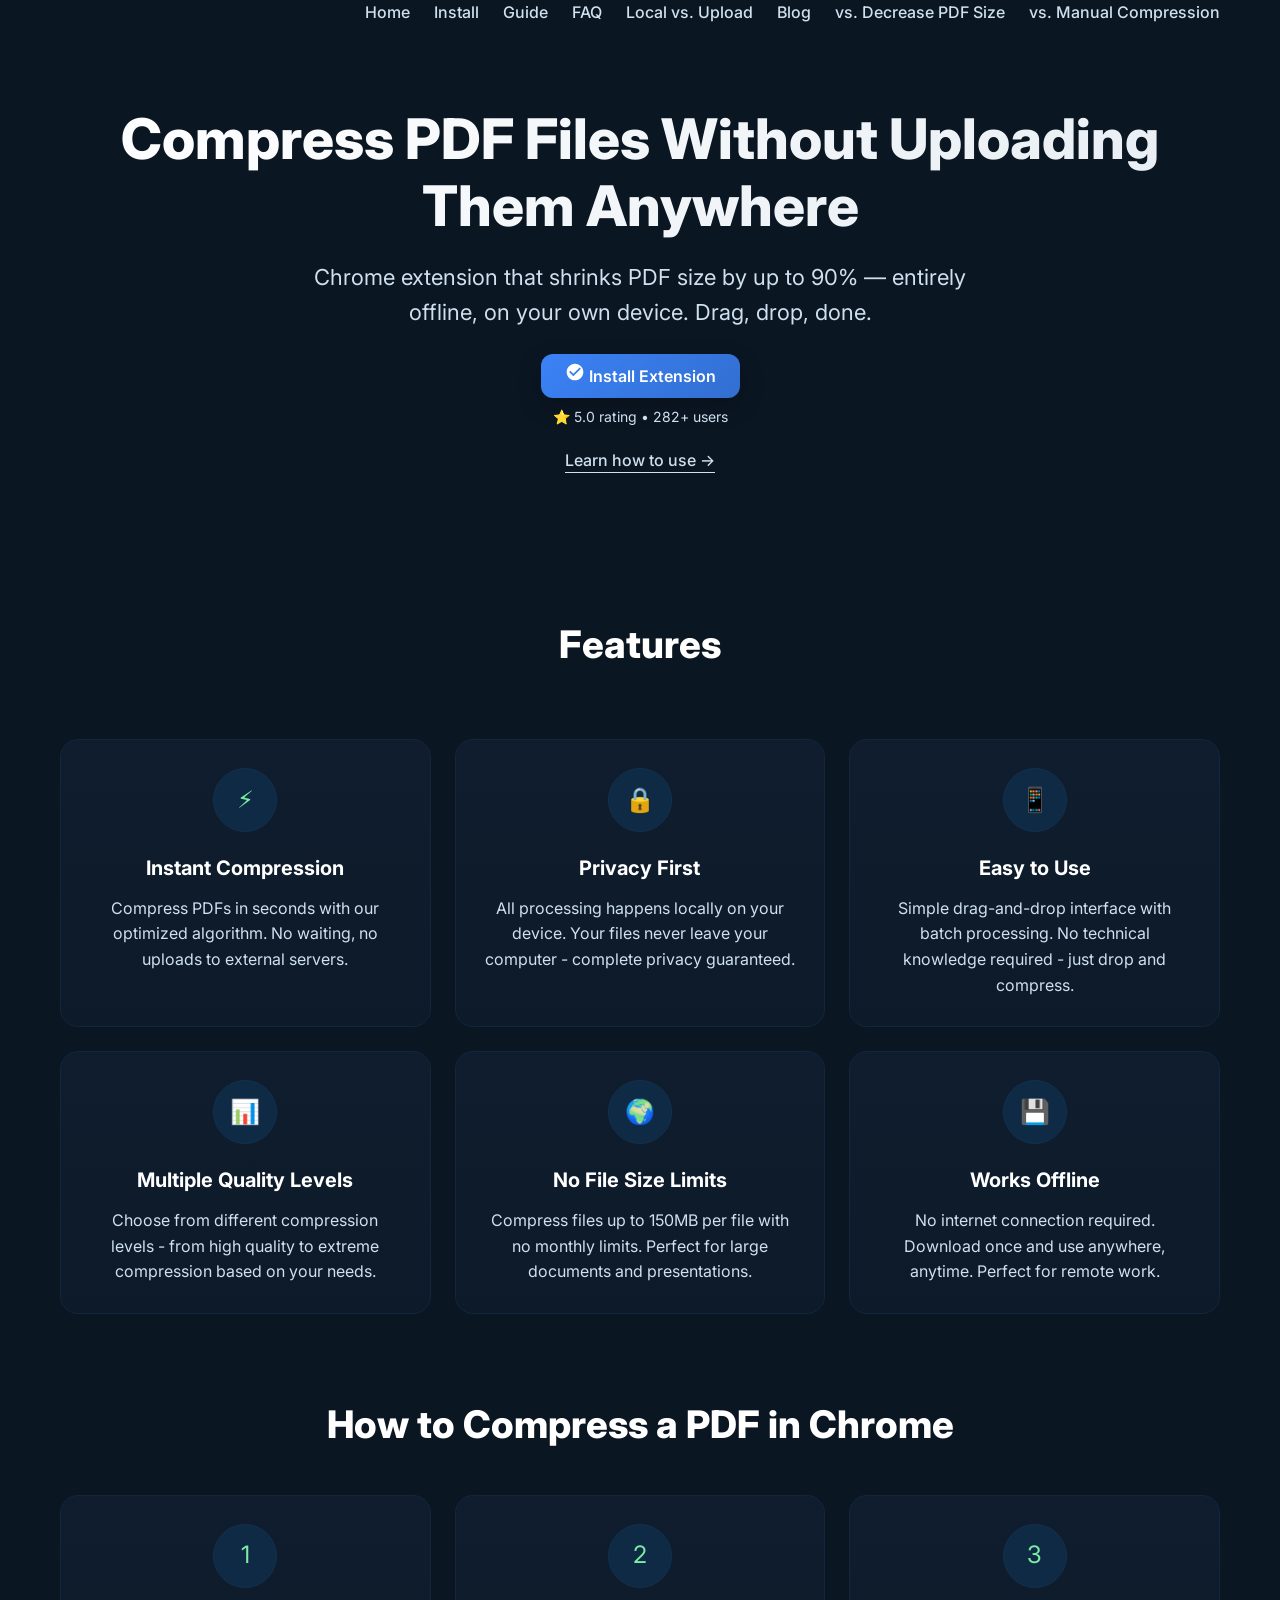
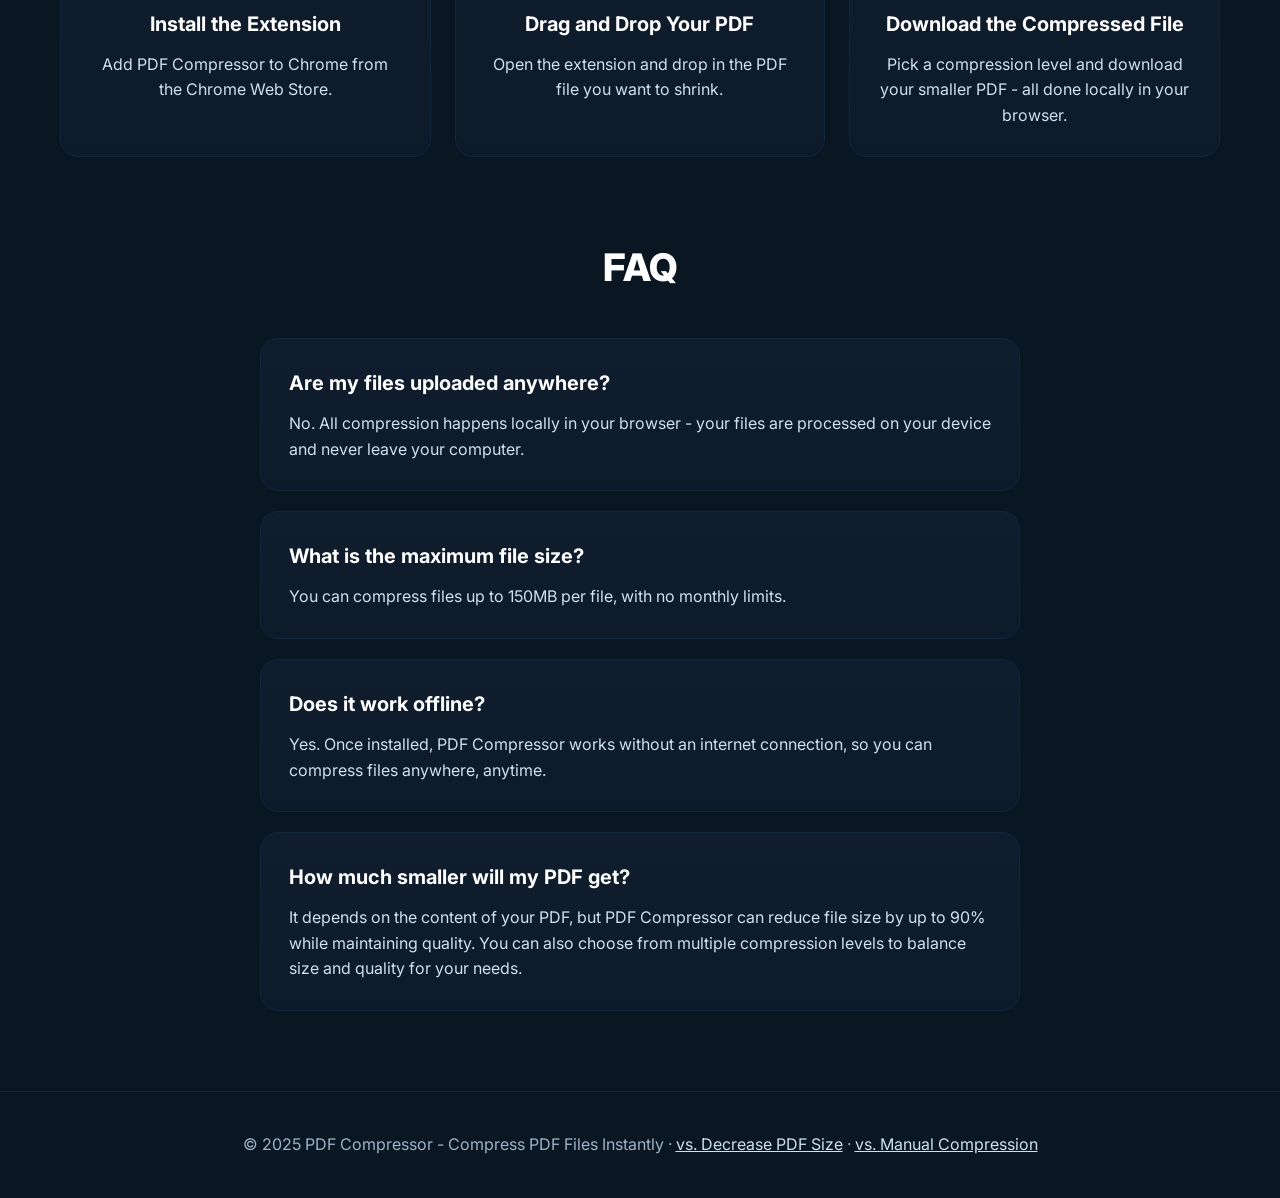
==== commit 68b4bd7f: "Add comparison pages and roll out shared mobile-responsive base.css - Finish and wire up two compari" ====
--- a/index.html
+++ b/index.html
@@ -58,20 +58,9 @@
   <link rel="preconnect" href="https://fonts.gstatic.com" crossorigin>
   <link href="https://fonts.googleapis.com/css2?family=Inter:wght@400;600;700;800&display=swap" rel="stylesheet">
 
+  <link rel="stylesheet" href="/shared/base.css" />
+
   <style>
-    :root{
-      --brand:#0A1625;
-      --body:#0b1623;
-      --card-bg:#0f1d2e;
-      --card-bg-2:#0c1a29;
-      --card-border:#12263c;
-      --text-hero:#e6edf3;
-      --text-muted:#cfe0ef;
-      --muted:#9fb3c8;
-      --radius:18px;
-      --shadow:0 24px 60px rgba(0,0,0,.35), 0 3px 10px rgba(0,0,0,.25);
-    }
-
     *{box-sizing:border-box}
     html,body{height:100%}
     body{
@@ -87,60 +76,11 @@
       padding: 0 20px;
     }
 
-    .hero{
-      text-align: center;
-      padding: 60px 0 80px;
-    }
-
-    .hero h1{
-      font-size: clamp(36px, 6vw, 64px);
-      line-height:1.1; letter-spacing:-.02em;
-      margin:0 0 20px; font-weight: 800; color:#fff;
-      text-wrap: balance;
-    }
-
-    .hero p{
-      font-size: clamp(18px, 2.5vw, 24px);
-      color: var(--text-hero);
-      margin: 0 0 40px;
-      max-width: 600px;
-      margin-left: auto;
-      margin-right: auto;
-    }
-
-    .cta-button{
-      display: inline-flex;
-      align-items: center;
-      gap: 12px;
-      background: linear-gradient(135deg, #3b82f6, #1d4ed8);
-      color: white;
-      text-decoration: none;
-      padding: 16px 32px;
-      border-radius: 12px;
-      font-weight: 600;
-      font-size: 18px;
-      box-shadow: 0 8px 25px rgba(59, 130, 246, 0.3);
-      transition: all 0.2s ease;
-    }
-
-    .cta-button:hover{
-      transform: translateY(-2px);
-      box-shadow: 0 12px 35px rgba(59, 130, 246, 0.4);
-    }
-
     .features{
       display: grid;
       grid-template-columns: repeat(auto-fit, minmax(300px, 1fr));
       gap: 24px;
       margin: 80px 0;
-    }
-
-    .feature-card{
-      background: linear-gradient(180deg, var(--card-bg), var(--card-bg-2));
-      border: 1px solid var(--card-border);
-      border-radius: var(--radius);
-      padding: 32px;
-      text-align: center;
     }
 
     .feature-icon{
@@ -157,45 +97,8 @@
       font-size: 24px;
     }
 
-    .feature-card h3{
-      font-size: 20px;
-      font-weight: 700;
-      margin: 0 0 12px;
-      color: #fff;
-    }
-
-    .feature-card p{
-      color: var(--text-muted);
-      line-height: 1.6;
-      margin: 0;
-    }
-
-    .nav{
-      text-align: center;
-      margin: 40px 0;
-    }
-
-    .nav a{
-      color: var(--text-muted);
-      text-decoration: none;
-      margin: 0 20px;
-      font-weight: 500;
-      transition: color 0.2s ease;
-    }
-
-    .nav a:hover{
-      color: #fff;
-    }
-
-    footer{
-      color: var(--muted);
-      text-align:center;
-      font-size: 13px;
-      padding: 40px 16px;
-      border-top: 1px solid var(--card-border);
-      margin-top: 80px;
-    }
-  </style>
+  
+</style>
 </head>
 <body>
   <!-- Google Tag Manager (noscript) -->
@@ -211,6 +114,8 @@
       <a href="/faq/">FAQ</a>
       <a href="/local-vs-upload/">Local vs. Upload</a>
       <a href="/blog/">Blog</a>
+      <a href="/vs-decrease-pdf-size/">vs. Decrease PDF Size</a>
+      <a href="/vs-manual-compression/">vs. Manual Compression</a>
     </nav>
 
     <section class="hero">
@@ -357,6 +262,6 @@
   }
   </script>
 
-  <footer>© 2025 PDF Compressor - Compress PDF Files Instantly</footer>
+  <footer class="footer">© 2025 PDF Compressor - Compress PDF Files Instantly · <a href="/vs-decrease-pdf-size/">vs. Decrease PDF Size</a> · <a href="/vs-manual-compression/">vs. Manual Compression</a></footer>
 </body>
 </html>
--- a/shared/base.css
+++ b/shared/base.css
@@ -0,0 +1,544 @@
+/* Shared base.css — common structure/behavior across all 4 product sites.
+   Only --accent is overridden per site; everything else stays identical so the
+   4 copies can be diffed/kept in sync. Load this BEFORE the page's own <style>
+   block, which should only contain what's unique to that page. */
+
+:root {
+  --brand: #0A1625;
+  --body: #0b1623;
+  --card-bg: #0f1d2e;
+  --card-bg-2: #0c1a29;
+  --card-border: #12263c;
+  --text-hero: #e6edf3;
+  --text-muted: #cfe0ef;
+  --muted: #9fb3c8;
+  --radius: 18px;
+  --accent: #3b82f6; /* OVERRIDE per site: pdf-compressor/invoice-template keep this blue,
+                        bulk-image-downloader uses #ff4757, bulk-image-resizer keeps its
+                        own current accent — set via a :root override AFTER this file loads */
+  --accent-hover: color-mix(in srgb, var(--accent) 85%, black);
+  --accent-light: color-mix(in srgb, var(--accent) 75%, white);
+  --shadow: 0 24px 60px rgba(0, 0, 0, .35), 0 3px 10px rgba(0, 0, 0, .25);
+  --shadow-sm: 0 8px 25px rgba(0, 0, 0, .2);
+  --container-max: 1200px;
+  --gap-section: clamp(40px, 8vw, 80px);
+}
+
+* { box-sizing: border-box; }
+html, body { height: 100%; }
+body {
+  margin: 0;
+  font-family: Inter, system-ui, -apple-system, "Segoe UI", Roboto, Helvetica, Arial, sans-serif;
+  background: var(--body);
+  color: #dbe7f3;
+  line-height: 1.6;
+}
+
+/* ---------- Shared layout containers ---------- */
+
+.wrap,
+.main {
+  max-width: var(--container-max);
+  margin: 0 auto;
+  padding: 0 20px;
+}
+
+.article {
+  max-width: 780px;
+  margin: 0 auto;
+}
+
+/* ---------- Header / nav ---------- */
+
+.header {
+  background: linear-gradient(180deg, var(--card-bg), var(--card-bg-2));
+  border-bottom: 1px solid var(--card-border);
+  padding: 20px 0;
+  position: sticky;
+  top: 0;
+  z-index: 100;
+}
+
+.header-content {
+  max-width: var(--container-max);
+  margin: 0 auto;
+  padding: 0 20px;
+  display: flex;
+  align-items: center;
+  justify-content: space-between;
+  gap: 16px;
+}
+
+.logo {
+  display: flex;
+  align-items: center;
+  gap: 12px;
+  font-size: 20px;
+  font-weight: 700;
+  color: #fff;
+  text-decoration: none;
+  flex-shrink: 0;
+}
+
+.logo-icon {
+  width: 32px;
+  height: 32px;
+  background: var(--accent);
+  border-radius: 8px;
+  display: flex;
+  align-items: center;
+  justify-content: center;
+  color: white;
+  font-weight: 800;
+  flex-shrink: 0;
+}
+
+.nav {
+  display: flex;
+  gap: 24px;
+  align-items: center;
+  flex-wrap: wrap;
+  justify-content: flex-end;
+}
+
+.nav-link,
+.nav a {
+  color: var(--text-muted);
+  text-decoration: none;
+  font-weight: 500;
+  transition: color 0.2s;
+}
+
+.nav-link:hover,
+.nav a:hover {
+  color: #fff;
+}
+
+.cta-button {
+  background: linear-gradient(135deg, var(--accent), var(--accent-hover));
+  color: white;
+  padding: 12px 24px;
+  border-radius: 12px;
+  text-decoration: none;
+  font-weight: 600;
+  transition: all 0.2s;
+  box-shadow: var(--shadow-sm);
+  white-space: nowrap;
+}
+
+.cta-button:hover {
+  transform: translateY(-2px);
+  box-shadow: 0 12px 35px rgba(0, 0, 0, 0.3);
+}
+
+/* ---------- Hero ---------- */
+
+.hero {
+  text-align: center;
+  padding: 80px 0 60px;
+}
+
+.hero h1 {
+  font-size: clamp(30px, 5vw, 56px);
+  font-weight: 800;
+  line-height: 1.2;
+  margin: 0 0 20px;
+  background: linear-gradient(135deg, #fff, var(--text-hero));
+  -webkit-background-clip: text;
+  -webkit-text-fill-color: transparent;
+  background-clip: text;
+}
+
+.hero .meta {
+  color: var(--muted);
+  font-size: 15px;
+  margin-bottom: 20px;
+}
+
+.hero p {
+  font-size: clamp(17px, 2.5vw, 22px);
+  color: var(--text-muted);
+  margin: 0 0 32px;
+  max-width: 680px;
+  margin-left: auto;
+  margin-right: auto;
+}
+
+.hero-cta {
+  display: flex;
+  gap: 16px;
+  justify-content: center;
+  flex-wrap: wrap;
+}
+
+.btn-primary {
+  background: linear-gradient(135deg, var(--accent), var(--accent-hover));
+  color: white;
+  padding: 16px 32px;
+  border-radius: 16px;
+  text-decoration: none;
+  font-weight: 700;
+  font-size: 18px;
+  transition: all 0.2s;
+  box-shadow: var(--shadow);
+  text-align: center;
+}
+
+.btn-primary:hover {
+  transform: translateY(-3px);
+  box-shadow: 0 20px 50px rgba(0, 0, 0, 0.4);
+}
+
+.btn-secondary {
+  background: transparent;
+  color: var(--text-muted);
+  padding: 16px 32px;
+  border: 2px solid var(--card-border);
+  border-radius: 16px;
+  text-decoration: none;
+  font-weight: 600;
+  font-size: 18px;
+  transition: all 0.2s;
+  text-align: center;
+}
+
+.btn-secondary:hover {
+  border-color: var(--accent);
+  color: var(--accent);
+}
+
+/* ---------- Section headers ---------- */
+
+.section-header {
+  text-align: center;
+  margin-bottom: 60px;
+}
+
+.section-title {
+  font-size: clamp(28px, 4vw, 44px);
+  font-weight: 800;
+  margin: 0 0 16px;
+  color: #fff;
+}
+
+.section-subtitle {
+  font-size: clamp(16px, 2vw, 20px);
+  color: var(--text-muted);
+  margin: 0;
+  max-width: 700px;
+  margin-left: auto;
+  margin-right: auto;
+}
+
+/* ---------- Feature / card grids (mobile-safe: no minmax(300px,...) on narrow screens) ---------- */
+
+.features-grid,
+.features {
+  display: grid;
+  grid-template-columns: repeat(auto-fit, minmax(260px, 1fr));
+  gap: 28px;
+  margin-top: 40px;
+}
+
+.feature-card {
+  background: linear-gradient(180deg, var(--card-bg), var(--card-bg-2));
+  border: 1px solid var(--card-border);
+  border-radius: var(--radius);
+  padding: 28px;
+  text-align: center;
+}
+
+.feature-icon {
+  width: 60px;
+  height: 60px;
+  background: linear-gradient(135deg, var(--accent), var(--accent-light));
+  border-radius: 16px;
+  display: flex;
+  align-items: center;
+  justify-content: center;
+  margin: 0 auto 20px;
+  font-size: 26px;
+}
+
+.feature-title,
+.feature-card h3 {
+  font-size: 20px;
+  font-weight: 700;
+  margin: 0 0 12px;
+  color: #fff;
+}
+
+.feature-description,
+.feature-card p {
+  color: var(--text-muted);
+  margin: 0;
+  line-height: 1.6;
+}
+
+/* ---------- Benefits / checklist ---------- */
+
+.benefits-list {
+  list-style: none;
+  padding: 0;
+  margin: 0;
+}
+
+.benefits-list li {
+  display: flex;
+  align-items: flex-start;
+  gap: 12px;
+  margin-bottom: 16px;
+  color: var(--text-muted);
+}
+
+.benefits-list li::before {
+  content: "✓";
+  color: var(--accent);
+  font-weight: 700;
+  font-size: 18px;
+}
+
+/* ---------- Article body (blog/guide copy) ---------- */
+
+.article-body {
+  padding: 20px 0 60px;
+}
+
+.article-body h2 {
+  font-size: clamp(24px, 3vw, 32px);
+  font-weight: 800;
+  color: #fff;
+  margin: 48px 0 16px;
+}
+
+.article-body h3 {
+  font-size: 20px;
+  font-weight: 700;
+  color: #fff;
+  margin: 32px 0 12px;
+}
+
+.article-body p {
+  font-size: 17px;
+  color: var(--text-muted);
+  margin: 0 0 20px;
+}
+
+.article-body a {
+  color: var(--accent-light);
+}
+
+.article-body ul,
+.article-body ol {
+  color: var(--text-muted);
+  font-size: 17px;
+  padding-left: 24px;
+  margin: 0 0 20px;
+}
+
+.article-body li {
+  margin-bottom: 10px;
+}
+
+.callout {
+  background: linear-gradient(180deg, var(--card-bg), var(--card-bg-2));
+  border: 1px solid var(--card-border);
+  border-radius: var(--radius);
+  padding: 24px 28px;
+  margin: 32px 0;
+}
+
+.callout p {
+  margin: 0;
+}
+
+/* ---------- Comparison tables: desktop = table, mobile (<=768px) = stacked cards ---------- */
+
+.compare-table-wrap,
+.comparison-table-wrap {
+  overflow-x: auto;
+  margin: 32px 0;
+  border: 1px solid var(--card-border);
+  border-radius: var(--radius);
+}
+
+table.compare-table,
+table.comparison-table {
+  width: 100%;
+  border-collapse: collapse;
+  font-size: 16px;
+}
+
+table.compare-table th,
+table.compare-table td,
+table.comparison-table th,
+table.comparison-table td {
+  padding: 16px 18px;
+  text-align: left;
+  border-bottom: 1px solid var(--card-border);
+  color: var(--text-muted);
+}
+
+table.compare-table th,
+table.comparison-table th {
+  background: var(--card-bg-2);
+  color: #fff;
+  font-weight: 700;
+}
+
+table.compare-table tr:last-child td,
+table.comparison-table tr:last-child td {
+  border-bottom: none;
+}
+
+table.compare-table td.dash {
+  color: var(--muted);
+}
+
+.table-footnote {
+  font-size: 14px;
+  color: var(--muted);
+  margin: -12px 0 32px;
+}
+
+/* ---------- CTA / Footer ---------- */
+
+.cta-section {
+  padding: 60px 0;
+  text-align: center;
+  background: linear-gradient(135deg, var(--card-bg), var(--card-bg-2));
+  border-radius: var(--radius);
+  margin: 40px 0;
+}
+
+.cta-section h2 {
+  font-size: clamp(28px, 4vw, 40px);
+  font-weight: 800;
+  margin: 0 0 16px;
+  color: #fff;
+}
+
+.cta-section p {
+  font-size: 18px;
+  color: var(--text-muted);
+  margin: 0 0 32px;
+}
+
+.footer {
+  border-top: 1px solid var(--card-border);
+  padding: 40px 0;
+  text-align: center;
+  color: var(--muted);
+}
+
+.footer a {
+  color: var(--text-muted);
+}
+
+/* ================= Responsive: 3 required breakpoints ================= */
+
+/* Tablet: mainly guard against comparison-table overflow and 2-col grids getting tight */
+@media (max-width: 1024px) {
+  .features-grid,
+  .features {
+    gap: 20px;
+  }
+}
+
+/* Main breakpoint — every page must behave correctly here */
+@media (max-width: 768px) {
+  .header-content {
+    flex-direction: column;
+    gap: 14px;
+    align-items: stretch;
+  }
+
+  .nav {
+    gap: 14px;
+    justify-content: center;
+  }
+
+  .hero {
+    padding: 44px 0 32px;
+  }
+
+  .hero-cta {
+    flex-direction: column;
+    align-items: center;
+  }
+
+  .features-grid,
+  .features {
+    grid-template-columns: 1fr;
+  }
+
+  .section-header {
+    margin-bottom: 36px;
+  }
+
+  /* Comparison tables become stacked cards instead of a horizontally-scrolling table.
+     Requires each <td> to carry data-label="<column header text>" in markup. */
+  .compare-table-wrap table,
+  .comparison-table-wrap table {
+    border: 0;
+  }
+
+  .compare-table-wrap table thead,
+  .comparison-table-wrap table thead {
+    display: none;
+  }
+
+  .compare-table-wrap table tr,
+  .comparison-table-wrap table tr {
+    display: block;
+    border-bottom: 1px solid var(--card-border);
+    padding: 16px 18px;
+  }
+
+  .compare-table-wrap table tr:last-child,
+  .comparison-table-wrap table tr:last-child {
+    border-bottom: 0;
+  }
+
+  .compare-table-wrap table td,
+  .comparison-table-wrap table td {
+    display: block;
+    border-bottom: none;
+    padding: 6px 0;
+  }
+
+  .compare-table-wrap table td[data-label]::before,
+  .comparison-table-wrap table td[data-label]::before {
+    content: attr(data-label);
+    display: block;
+    font-size: 12px;
+    font-weight: 700;
+    text-transform: uppercase;
+    letter-spacing: .04em;
+    color: var(--muted);
+    margin-bottom: 4px;
+  }
+
+  table.compare-table td:first-child,
+  table.comparison-table td:first-child {
+    color: #fff;
+    font-weight: 700;
+  }
+}
+
+/* Small phones */
+@media (max-width: 480px) {
+  .hero {
+    padding: 36px 0 24px;
+  }
+
+  .btn-primary,
+  .btn-secondary,
+  .cta-button {
+    width: 100%;
+  }
+
+  .hero-cta {
+    width: 100%;
+  }
+}
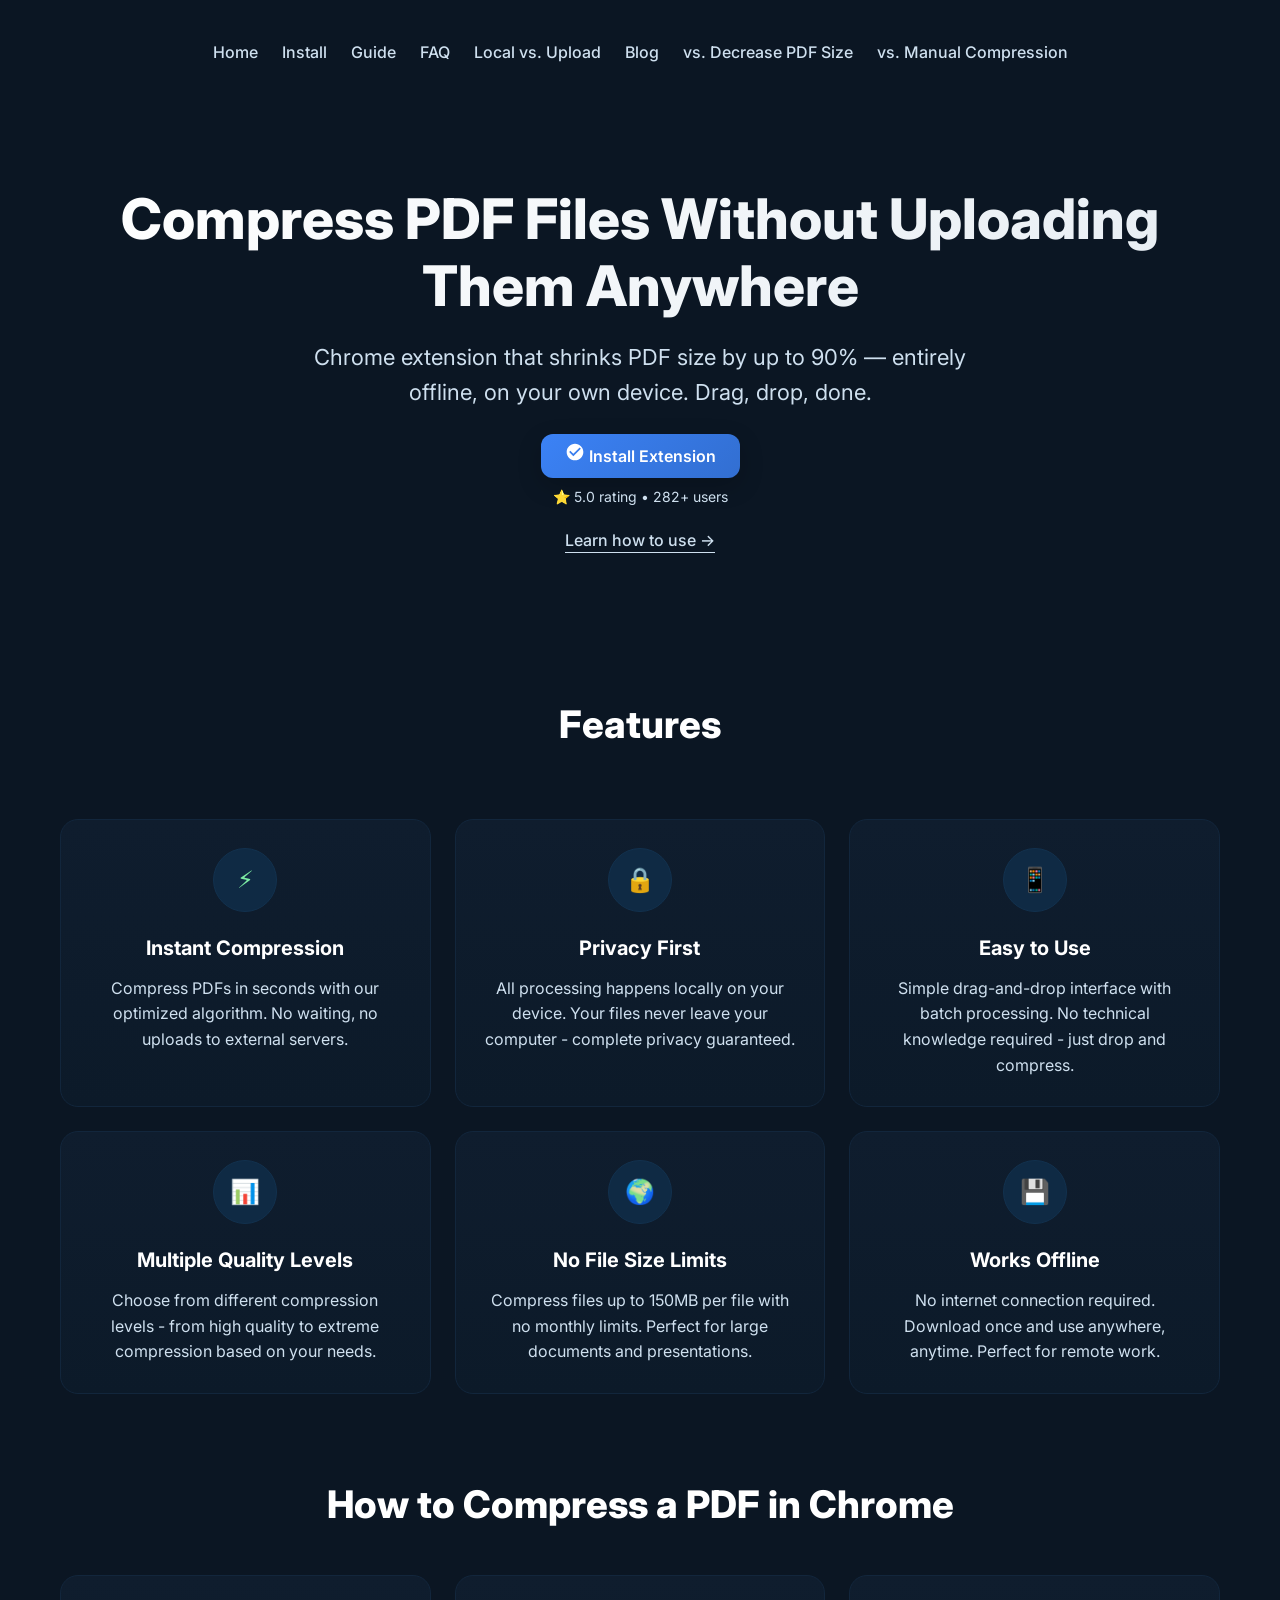
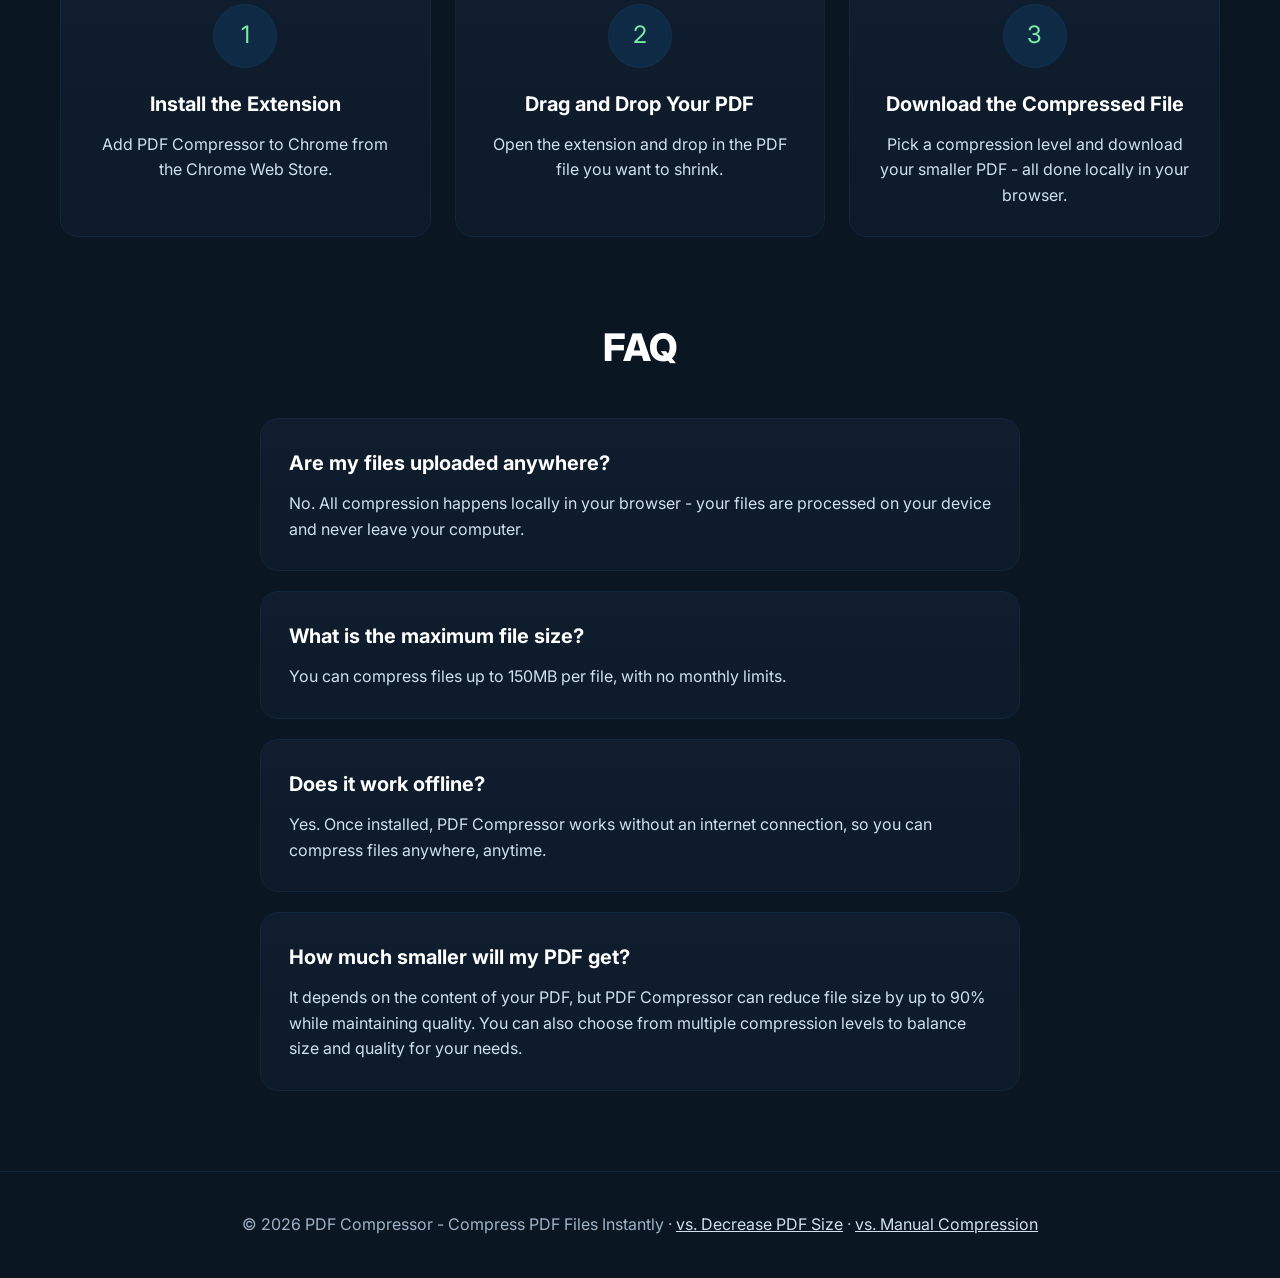
==== commit aae8f3a4: "fix(layout): readable in-text links, centred nav, footer year Shared base.css: fallback link colour " ====
--- a/index.html
+++ b/index.html
@@ -262,6 +262,6 @@
   }
   </script>
 
-  <footer class="footer">© 2025 PDF Compressor - Compress PDF Files Instantly · <a href="/vs-decrease-pdf-size/">vs. Decrease PDF Size</a> · <a href="/vs-manual-compression/">vs. Manual Compression</a></footer>
+  <footer class="footer">© 2026 PDF Compressor - Compress PDF Files Instantly · <a href="/vs-decrease-pdf-size/">vs. Decrease PDF Size</a> · <a href="/vs-manual-compression/">vs. Manual Compression</a></footer>
 </body>
 </html>
--- a/shared/base.css
+++ b/shared/base.css
@@ -34,6 +34,13 @@
   line-height: 1.6;
 }
 
+/* Fallback colour for unclassed in-text links: the browser default (#0000ee) is
+   unreadable on the dark background. Element-level specificity, so any page or
+   component rule (.nav a, .btn-primary, footer a, ...) still overrides it. */
+a {
+  color: var(--accent-light);
+}
+
 /* ---------- Shared layout containers ---------- */
 
 .wrap,
@@ -112,6 +119,12 @@
 .nav-link:hover,
 .nav a:hover {
   color: #fff;
+}
+
+/* Header-less pages (nav sits directly inside .wrap): centre it and give it breathing room */
+.wrap > .nav {
+  justify-content: center;
+  margin: 40px 0;
 }
 
 .cta-button {
